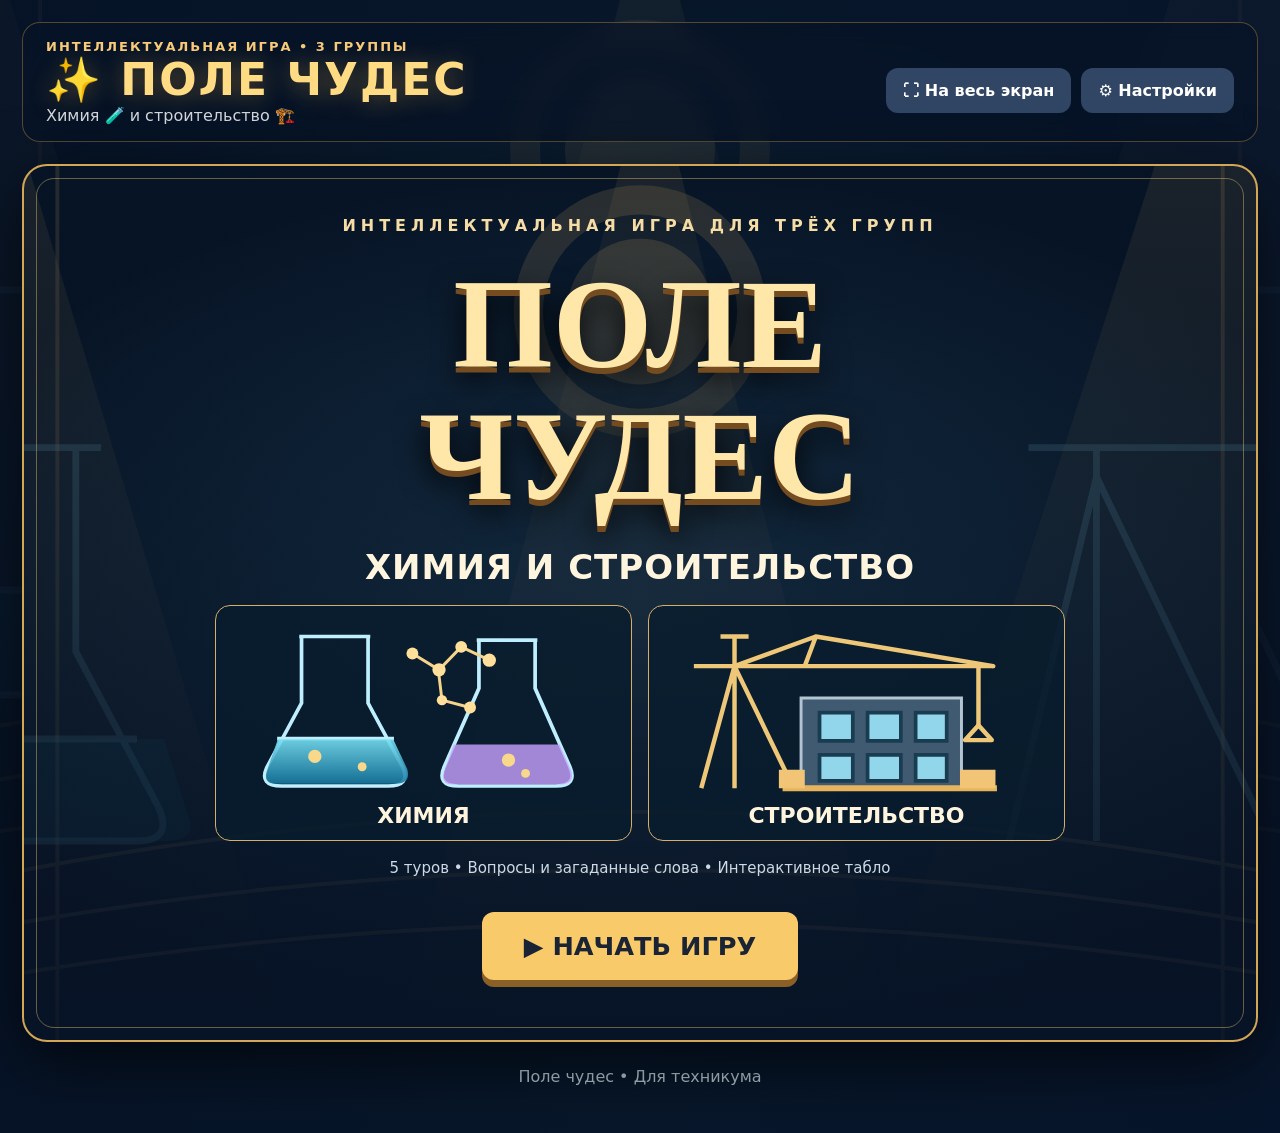
==== index.html @ bfd547b4 "Add files via upload" ====
<!doctype html><html lang="ru"><head><meta charset="utf-8"><meta name="viewport" content="width=device-width,initial-scale=1"><title>Поле чудес — Химия и строительство</title><style>
*{box-sizing:border-box}body{margin:0;font-family:system-ui,Arial;color:#f4f7ff;background:radial-gradient(circle at 15% 10%,#1a496c,transparent 40%),radial-gradient(circle at 85% 85%,#48365c,transparent 40%),#0a1428;min-height:100vh}button,input,textarea{font:inherit}button{border:0;border-radius:12px;background:#f9ca69;color:#1a2435;font-weight:800;padding:13px 17px;cursor:pointer}button:disabled{opacity:.4;cursor:default}.secondary{background:#314665;color:white}.danger{background:#a54a59;color:white}.wrap{max-width:1220px;margin:auto;padding:22px}header{display:flex;align-items:center;justify-content:space-between;flex-wrap:wrap;gap:12px}h1{font-size:clamp(26px,4vw,44px);margin:0;color:#ffe4a7}.muted{color:#b6c8e5}.panel{margin-top:22px;background:#152744eb;border:1px solid #486487;border-radius:22px;padding:clamp(16px,3vw,30px);box-shadow:0 20px 60px #0005}.tag{font-size:13px;letter-spacing:2px;color:#f6cc78;font-weight:900;text-transform:uppercase}.decor{text-align:center;font-size:35px;margin:10px}.question{border-radius:18px;background:#213b5f;border:1px solid #607da3;padding:24px;text-align:center;font-weight:750;font-size:clamp(21px,3vw,33px);min-height:120px;display:grid;place-items:center}.tiles{display:flex;flex-wrap:wrap;justify-content:center;gap:5px;margin:25px 0}.tile{width:clamp(29px,4.5vw,55px);height:clamp(44px,6vw,70px);display:grid;place-items:center;border:2px solid #7599c5;border-radius:8px;background:#2c456a;font-size:clamp(19px,3vw,34px);font-weight:900}.tile.open{background:#168a70;border-color:#7bf3c5}.tile.space{background:none;border:none;width:17px}.letters{display:flex;flex-wrap:wrap;justify-content:center;gap:7px;max-width:930px;margin:20px auto}.letters button{width:clamp(38px,5vw,52px);height:49px;padding:0;background:#e5eefa}.letters button.correct{background:#2da17e;color:white}.letters button.wrong{background:#a5475d;color:white}.status{text-align:center;min-height:33px;font-size:21px;font-weight:800}.good{color:#83f5c8}.bad{color:#ff9cae}.controls{display:flex;flex-wrap:wrap;justify-content:center;gap:10px;margin-top:16px}.hidden{display:none!important}.edit{border:1px solid #4c688e;border-radius:16px;padding:17px;margin:14px 0;background:#203756}.edit h3{margin:0 0 12px}label{display:block;margin:12px 0 6px}input,textarea{width:100%;background:#0d1c34;border:1px solid #6580a6;border-radius:10px;padding:12px;color:white}textarea{min-height:78px}footer{text-align:center;color:#9aafd0;margin:25px}#victory{text-align:center;font-size:clamp(30px,5vw,60px);color:#ffe08b}@media(max-width:600px){.wrap{padding:12px}.panel{margin-top:12px}.tiles{gap:3px}.tile{border-width:1px}.letters{gap:5px}.letters button{height:43px}}

/* Studio redesign */
body{background:linear-gradient(90deg,#061327d9,#07182ba8 48%,#07152cdb),url('studio.svg') center/cover fixed,#081427;color:#fff5df}
.wrap{max-width:1450px}header{background:#071326bd;border:1px solid #b78a4770;border-radius:18px;padding:16px 23px;backdrop-filter:blur(10px)}h1{color:#ffdb83;letter-spacing:2px;text-shadow:0 2px 25px #e5a94066}.tag{color:#f9cb79}.panel{background:linear-gradient(145deg,#0b1d32f2,#142d43e8);border:2px solid #b68b4b;box-shadow:0 25px 90px #0009,inset 0 0 65px #c8a05d13}.question{background:linear-gradient(120deg,#152e42,#254653);border:2px solid #d1a95d;box-shadow:inset 0 0 30px #0005;font-size:clamp(23px,3vw,39px);min-height:140px}.tile{background:linear-gradient(135deg,#1d3546,#071723);border:2px solid #e6bc6a;box-shadow:inset 0 0 12px #000a,0 3px 0 #78582d;border-radius:4px}.tile.open{background:linear-gradient(#fbe6ad,#d4a04e);border-color:#fff4cb;color:#19232c;animation:reveal .4s ease both}@keyframes reveal{from{transform:rotateY(90deg)}to{transform:rotateY(0)}}.letters button{background:linear-gradient(#fff0c9,#e3bf78);color:#1a2733;border:1px solid #ffedc3;box-shadow:0 4px 0 #82643b}.letters button.correct{background:#2d9779;color:white;box-shadow:none}.letters button.wrong{background:#a54a59;color:white;box-shadow:none}button:not(:disabled):hover{filter:brightness(1.13);transform:translateY(-1px)}button{transition:.15s}button:focus-visible{outline:3px solid white;outline-offset:3px}.decor{font-size:25px}.hero{position:relative;overflow:hidden;text-align:center;padding:50px 30px 60px;min-height:70vh;display:flex;flex-direction:column;align-items:center;justify-content:center;background:linear-gradient(#07132666,#071326dd),url('studio.svg') center/cover;border:2px solid #d4a756;border-radius:25px;box-shadow:0 20px 70px #000a;margin-top:22px}.hero:before{content:'';position:absolute;inset:12px;border:1px solid #e7bf7670;border-radius:18px;pointer-events:none}.hero>*{position:relative}.hero h2{font-family:Georgia,serif;font-size:clamp(55px,10vw,138px);line-height:1.03;margin:24px 0;color:#ffe7aa;text-shadow:0 6px 0 #754c20,0 12px 30px #000}.hero .hero-sub{font-size:clamp(20px,3vw,34px);font-weight:800;letter-spacing:1px}.hero .hero-top{letter-spacing:5px;color:#f6dca5;font-weight:800}.hero button{font-size:clamp(18px,2vw,27px);padding:19px 42px;margin-top:35px;box-shadow:0 7px 0 #8b6026}.hero-visuals{display:grid;grid-template-columns:1fr 1fr;gap:16px;width:min(850px,100%);margin:18px auto}.hero-visuals div{background:#081d2dc9;border:1px solid #d5ae6e;border-radius:15px;padding:12px;font-size:clamp(15px,2vw,22px);font-weight:800}.hero-visuals img{width:100%;height:clamp(100px,17vw,185px);object-fit:contain;display:block}.hero-caption{color:#cdd9e5;font-size:15px}.edit{background:#102b40;border-color:#b68b4b}.muted{color:#d4d8dc}footer{color:#b7c6cf}#victory{font-family:Georgia,serif;text-shadow:0 3px 20px #d4a44d}
@media(max-width:600px){.hero{min-height:70vh;padding:35px 15px}.hero-visuals{gap:7px}.hero-visuals div{padding:8px}.hero h2{font-size:52px}.hero .hero-top{letter-spacing:2px}.wrap{padding:10px}}
</style></head><body><div class="wrap"><header><div><div class="tag">Интеллектуальная игра • 3 группы</div><h1>✨ ПОЛЕ ЧУДЕС</h1><div class="muted">Химия 🧪 и строительство 🏗️</div></div><div class="controls"><button class="secondary" id="fullscreen">⛶ На весь экран</button><button class="secondary" id="settings">⚙ Настройки</button></div></header><section class="hero" id="intro"><div class="hero-top">ИНТЕЛЛЕКТУАЛЬНАЯ ИГРА ДЛЯ ТРЁХ ГРУПП</div><h2>ПОЛЕ<br>ЧУДЕС</h2><div class="hero-sub">ХИМИЯ И СТРОИТЕЛЬСТВО</div><div class="hero-visuals"><div><img src="chemistry.svg" alt="Химическая лаборатория с колбами и молекулами">ХИМИЯ</div><div><img src="construction.svg" alt="Строительная площадка с краном и зданием">СТРОИТЕЛЬСТВО</div></div><div class="hero-caption">5 туров • Вопросы и загаданные слова • Интерактивное табло</div><button id="start">▶ НАЧАТЬ ИГРУ</button></section><section class="panel hidden" id="game"><div class="decor">⚗️ 🧬 🏗️ 🧱 🔬</div><p class="tag" id="counter" style="text-align:center"></p><div class="question" id="question"></div><div class="tiles" id="tiles"></div><div class="status" id="status" aria-live="polite"></div><div class="letters" id="letters"></div><div class="controls"><button class="secondary" id="reset">↻ Повторить тур</button><button class="hidden" id="next">Следующий тур →</button></div></section><section class="panel hidden" id="finish"><div id="victory">🏆 ПОЗДРАВЛЯЕМ! 🏆</div><h2 style="text-align:center">Все туры пройдены!</h2><div class="decor">🎉 ✨ 🎊</div><div class="controls"><button id="restart">Играть сначала</button></div></section><section class="panel hidden" id="editor"><h2>⚙ Редактор вопросов</h2><p class="muted">Здесь можно менять вопросы и ответы, добавлять и удалять туры. Ответы сохраняются в браузере этого ноутбука.</p><div id="editList"></div><div class="controls"><button class="secondary" id="add">+ Добавить тур</button><button id="save">💾 Сохранить и играть</button><button class="secondary" id="cancel">Отмена</button></div><p class="muted">Совет: на проекторе откройте игру на весь экран. Настройки не синхронизируются между устройствами.</p></section><footer>Поле чудес • Для техникума</footer></div><script>
const initial=[{q:'Как называется прибор для измерения температуры?',a:'ТЕРМОМЕТР'},{q:'Как называется строительный материал, получаемый обжигом глины?',a:'КИРПИЧ'},{q:'Как называется химическая посуда для проведения опытов?',a:'КОЛБА'},{q:'Как называется инструмент для проверки горизонтальности поверхности?',a:'УРОВЕНЬ'},{q:'Как называется вещество, ускоряющее химическую реакцию?',a:'КАТАЛИЗАТОР'}];const $=id=>document.getElementById(id),alphabet=[...'АБВГДЕЁЖЗИЙКЛМНОПРСТУФХЦЧШЩЪЫЬЭЮЯ'];let rounds;try{const x=JSON.parse(localStorage.getItem('pole-chudes-v1'));rounds=Array.isArray(x)&&x.length&&x.every(r=>r.q&&r.a)?x:initial}catch{rounds=initial}let index=0,guessed=new Set(),editing=[];const clean=s=>String(s).toUpperCase().replace(/[^А-ЯЁ ]/g,'').trim().replace(/\s+/g,' ');const complete=()=>[...rounds[index].a].every(c=>c===' '||guessed.has(c));function show(view){['intro','game','finish','editor'].forEach(id=>$(id).classList.toggle('hidden',id!==view))}function render(){const r=rounds[index];$('counter').textContent='ТУР '+(index+1)+' ИЗ '+rounds.length;$('question').textContent=r.q;$('tiles').replaceChildren();for(const c of r.a){const d=document.createElement('div');d.className='tile'+(c===' '?' space':guessed.has(c)?' open':'');d.textContent=c===' '?'':guessed.has(c)?c:'';$('tiles').append(d)}$('letters').replaceChildren();for(const c of alphabet){const b=document.createElement('button');b.textContent=c;b.disabled=guessed.has(c)||complete();if(guessed.has(c))b.className=r.a.includes(c)?'correct':'wrong';b.onclick=()=>guess(c);$('letters').append(b)}$('next').classList.toggle('hidden',!complete());$('next').textContent=index===rounds.length-1?'Завершить игру 🏆':'Следующий тур →';if(complete()){message('🎉 Правильно! Слово отгадано!','good')}}function message(s,type=''){ $('status').textContent=s;$('status').className='status '+type}function guess(c){if(guessed.has(c)||complete())return;guessed.add(c);const ok=rounds[index].a.includes(c);render();if(!complete())message(ok?'✓ Верно! Буква '+c+' открыта':'✕ Неверно! Буквы '+c+' нет в слове',ok?'good':'bad')}function reset(){guessed=new Set();message('Выберите букву');render()}$('start').onclick=()=>{reset();show('game')};$('reset').onclick=reset;$('next').onclick=()=>{if(!complete())return;if(index===rounds.length-1)show('finish');else{index++;reset()}};$('restart').onclick=()=>{index=0;reset();show('game')};$('fullscreen').onclick=()=>{if(!document.fullscreenElement)document.documentElement.requestFullscreen?.();else document.exitFullscreen?.()};function editRender(){const root=$('editList');root.replaceChildren();editing.forEach((r,i)=>{const box=document.createElement('div');box.className='edit';const h=document.createElement('h3');h.textContent='Тур '+(i+1);box.append(h);for(const [key,label] of [['q','Вопрос'],['a','Ответ (русскими буквами)']]){const l=document.createElement('label');l.textContent=label;const field=document.createElement(key==='q'?'textarea':'input');field.value=r[key];field.oninput=()=>editing[i][key]=field.value;box.append(l,field)}const del=document.createElement('button');del.className='danger';del.textContent='Удалить тур';del.onclick=()=>{if(editing.length===1){alert('Нужен хотя бы один тур');return}editing.splice(i,1);editRender()};box.append(del);root.append(box)})}$('settings').onclick=()=>{editing=rounds.map(r=>({...r}));editRender();show('editor')};$('cancel').onclick=()=>show('game');$('add').onclick=()=>{editing.push({q:'Новый вопрос',a:'ОТВЕТ'});editRender()};$('save').onclick=()=>{const next=editing.map(r=>({q:r.q.trim(),a:clean(r.a)}));if(next.some(r=>!r.q||!r.a)){alert('Заполните вопросы и ответы русскими буквами');return}rounds=next;try{localStorage.setItem('pole-chudes-v1',JSON.stringify(rounds))}catch{alert('Не удалось сохранить в браузере')}index=0;reset();show('intro')};reset();show('intro');
</script></body></html>
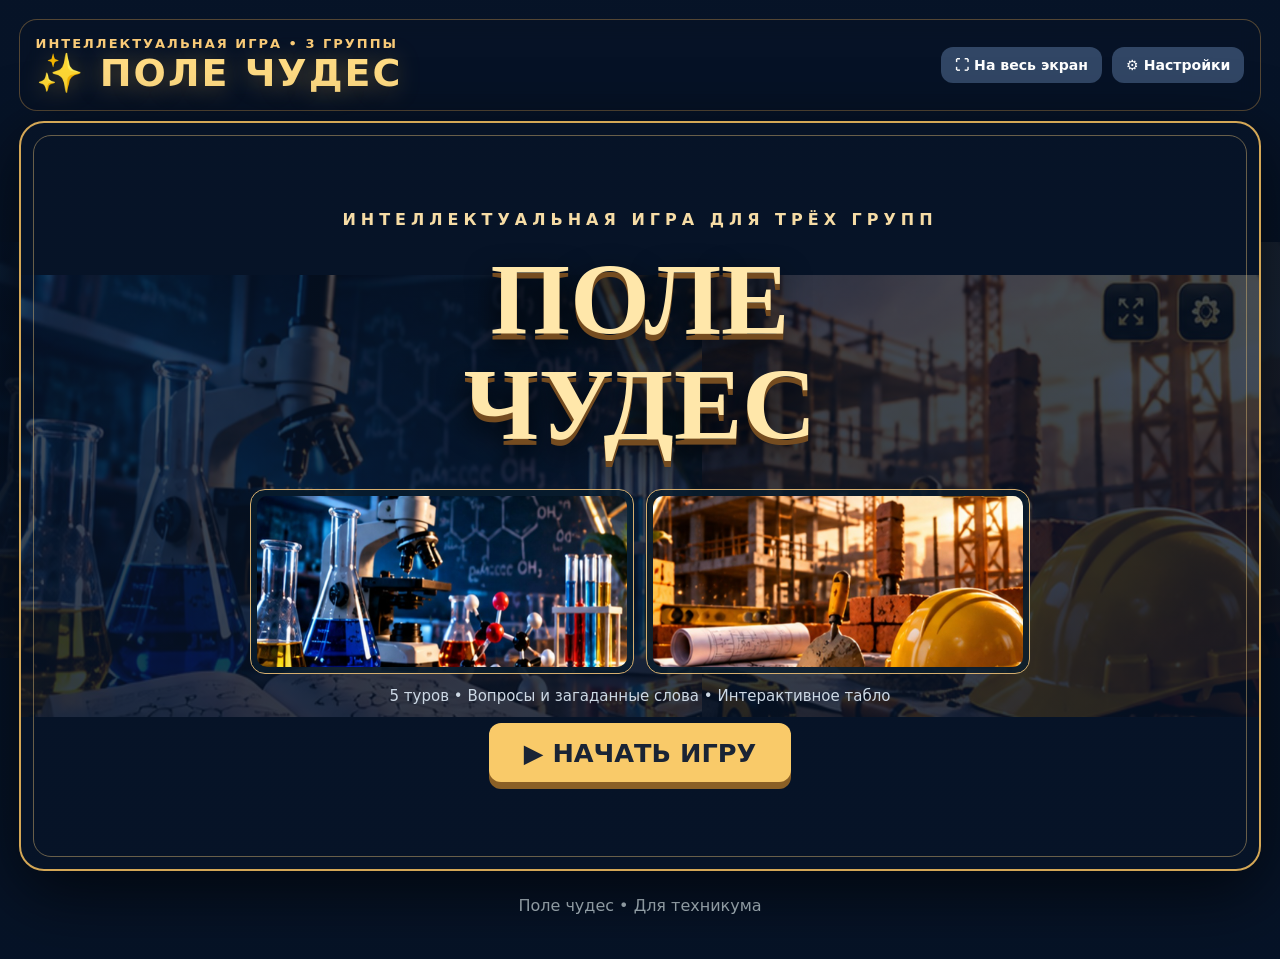
==== commit 51a9f04e: "Add files via upload" ====
--- a/index.html
+++ b/index.html
@@ -1,10 +1,31 @@
-<!doctype html><html lang="ru"><head><meta charset="utf-8"><meta name="viewport" content="width=device-width,initial-scale=1"><title>Поле чудес — Химия и строительство</title><style>
+<!doctype html><html lang="ru"><head><meta charset="utf-8"><meta name="viewport" content="width=device-width,initial-scale=1"><title>Поле чудес</title><style>
 *{box-sizing:border-box}body{margin:0;font-family:system-ui,Arial;color:#f4f7ff;background:radial-gradient(circle at 15% 10%,#1a496c,transparent 40%),radial-gradient(circle at 85% 85%,#48365c,transparent 40%),#0a1428;min-height:100vh}button,input,textarea{font:inherit}button{border:0;border-radius:12px;background:#f9ca69;color:#1a2435;font-weight:800;padding:13px 17px;cursor:pointer}button:disabled{opacity:.4;cursor:default}.secondary{background:#314665;color:white}.danger{background:#a54a59;color:white}.wrap{max-width:1220px;margin:auto;padding:22px}header{display:flex;align-items:center;justify-content:space-between;flex-wrap:wrap;gap:12px}h1{font-size:clamp(26px,4vw,44px);margin:0;color:#ffe4a7}.muted{color:#b6c8e5}.panel{margin-top:22px;background:#152744eb;border:1px solid #486487;border-radius:22px;padding:clamp(16px,3vw,30px);box-shadow:0 20px 60px #0005}.tag{font-size:13px;letter-spacing:2px;color:#f6cc78;font-weight:900;text-transform:uppercase}.decor{text-align:center;font-size:35px;margin:10px}.question{border-radius:18px;background:#213b5f;border:1px solid #607da3;padding:24px;text-align:center;font-weight:750;font-size:clamp(21px,3vw,33px);min-height:120px;display:grid;place-items:center}.tiles{display:flex;flex-wrap:wrap;justify-content:center;gap:5px;margin:25px 0}.tile{width:clamp(29px,4.5vw,55px);height:clamp(44px,6vw,70px);display:grid;place-items:center;border:2px solid #7599c5;border-radius:8px;background:#2c456a;font-size:clamp(19px,3vw,34px);font-weight:900}.tile.open{background:#168a70;border-color:#7bf3c5}.tile.space{background:none;border:none;width:17px}.letters{display:flex;flex-wrap:wrap;justify-content:center;gap:7px;max-width:930px;margin:20px auto}.letters button{width:clamp(38px,5vw,52px);height:49px;padding:0;background:#e5eefa}.letters button.correct{background:#2da17e;color:white}.letters button.wrong{background:#a5475d;color:white}.status{text-align:center;min-height:33px;font-size:21px;font-weight:800}.good{color:#83f5c8}.bad{color:#ff9cae}.controls{display:flex;flex-wrap:wrap;justify-content:center;gap:10px;margin-top:16px}.hidden{display:none!important}.edit{border:1px solid #4c688e;border-radius:16px;padding:17px;margin:14px 0;background:#203756}.edit h3{margin:0 0 12px}label{display:block;margin:12px 0 6px}input,textarea{width:100%;background:#0d1c34;border:1px solid #6580a6;border-radius:10px;padding:12px;color:white}textarea{min-height:78px}footer{text-align:center;color:#9aafd0;margin:25px}#victory{text-align:center;font-size:clamp(30px,5vw,60px);color:#ffe08b}@media(max-width:600px){.wrap{padding:12px}.panel{margin-top:12px}.tiles{gap:3px}.tile{border-width:1px}.letters{gap:5px}.letters button{height:43px}}
 
 /* Studio redesign */
 body{background:linear-gradient(90deg,#061327d9,#07182ba8 48%,#07152cdb),url('studio.svg') center/cover fixed,#081427;color:#fff5df}
 .wrap{max-width:1450px}header{background:#071326bd;border:1px solid #b78a4770;border-radius:18px;padding:16px 23px;backdrop-filter:blur(10px)}h1{color:#ffdb83;letter-spacing:2px;text-shadow:0 2px 25px #e5a94066}.tag{color:#f9cb79}.panel{background:linear-gradient(145deg,#0b1d32f2,#142d43e8);border:2px solid #b68b4b;box-shadow:0 25px 90px #0009,inset 0 0 65px #c8a05d13}.question{background:linear-gradient(120deg,#152e42,#254653);border:2px solid #d1a95d;box-shadow:inset 0 0 30px #0005;font-size:clamp(23px,3vw,39px);min-height:140px}.tile{background:linear-gradient(135deg,#1d3546,#071723);border:2px solid #e6bc6a;box-shadow:inset 0 0 12px #000a,0 3px 0 #78582d;border-radius:4px}.tile.open{background:linear-gradient(#fbe6ad,#d4a04e);border-color:#fff4cb;color:#19232c;animation:reveal .4s ease both}@keyframes reveal{from{transform:rotateY(90deg)}to{transform:rotateY(0)}}.letters button{background:linear-gradient(#fff0c9,#e3bf78);color:#1a2733;border:1px solid #ffedc3;box-shadow:0 4px 0 #82643b}.letters button.correct{background:#2d9779;color:white;box-shadow:none}.letters button.wrong{background:#a54a59;color:white;box-shadow:none}button:not(:disabled):hover{filter:brightness(1.13);transform:translateY(-1px)}button{transition:.15s}button:focus-visible{outline:3px solid white;outline-offset:3px}.decor{font-size:25px}.hero{position:relative;overflow:hidden;text-align:center;padding:50px 30px 60px;min-height:70vh;display:flex;flex-direction:column;align-items:center;justify-content:center;background:linear-gradient(#07132666,#071326dd),url('studio.svg') center/cover;border:2px solid #d4a756;border-radius:25px;box-shadow:0 20px 70px #000a;margin-top:22px}.hero:before{content:'';position:absolute;inset:12px;border:1px solid #e7bf7670;border-radius:18px;pointer-events:none}.hero>*{position:relative}.hero h2{font-family:Georgia,serif;font-size:clamp(55px,10vw,138px);line-height:1.03;margin:24px 0;color:#ffe7aa;text-shadow:0 6px 0 #754c20,0 12px 30px #000}.hero .hero-sub{font-size:clamp(20px,3vw,34px);font-weight:800;letter-spacing:1px}.hero .hero-top{letter-spacing:5px;color:#f6dca5;font-weight:800}.hero button{font-size:clamp(18px,2vw,27px);padding:19px 42px;margin-top:35px;box-shadow:0 7px 0 #8b6026}.hero-visuals{display:grid;grid-template-columns:1fr 1fr;gap:16px;width:min(850px,100%);margin:18px auto}.hero-visuals div{background:#081d2dc9;border:1px solid #d5ae6e;border-radius:15px;padding:12px;font-size:clamp(15px,2vw,22px);font-weight:800}.hero-visuals img{width:100%;height:clamp(100px,17vw,185px);object-fit:contain;display:block}.hero-caption{color:#cdd9e5;font-size:15px}.edit{background:#102b40;border-color:#b68b4b}.muted{color:#d4d8dc}footer{color:#b7c6cf}#victory{font-family:Georgia,serif;text-shadow:0 3px 20px #d4a44d}
 @media(max-width:600px){.hero{min-height:70vh;padding:35px 15px}.hero-visuals{gap:7px}.hero-visuals div{padding:8px}.hero h2{font-size:52px}.hero .hero-top{letter-spacing:2px}.wrap{padding:10px}}
-</style></head><body><div class="wrap"><header><div><div class="tag">Интеллектуальная игра • 3 группы</div><h1>✨ ПОЛЕ ЧУДЕС</h1><div class="muted">Химия 🧪 и строительство 🏗️</div></div><div class="controls"><button class="secondary" id="fullscreen">⛶ На весь экран</button><button class="secondary" id="settings">⚙ Настройки</button></div></header><section class="hero" id="intro"><div class="hero-top">ИНТЕЛЛЕКТУАЛЬНАЯ ИГРА ДЛЯ ТРЁХ ГРУПП</div><h2>ПОЛЕ<br>ЧУДЕС</h2><div class="hero-sub">ХИМИЯ И СТРОИТЕЛЬСТВО</div><div class="hero-visuals"><div><img src="chemistry.svg" alt="Химическая лаборатория с колбами и молекулами">ХИМИЯ</div><div><img src="construction.svg" alt="Строительная площадка с краном и зданием">СТРОИТЕЛЬСТВО</div></div><div class="hero-caption">5 туров • Вопросы и загаданные слова • Интерактивное табло</div><button id="start">▶ НАЧАТЬ ИГРУ</button></section><section class="panel hidden" id="game"><div class="decor">⚗️ 🧬 🏗️ 🧱 🔬</div><p class="tag" id="counter" style="text-align:center"></p><div class="question" id="question"></div><div class="tiles" id="tiles"></div><div class="status" id="status" aria-live="polite"></div><div class="letters" id="letters"></div><div class="controls"><button class="secondary" id="reset">↻ Повторить тур</button><button class="hidden" id="next">Следующий тур →</button></div></section><section class="panel hidden" id="finish"><div id="victory">🏆 ПОЗДРАВЛЯЕМ! 🏆</div><h2 style="text-align:center">Все туры пройдены!</h2><div class="decor">🎉 ✨ 🎊</div><div class="controls"><button id="restart">Играть сначала</button></div></section><section class="panel hidden" id="editor"><h2>⚙ Редактор вопросов</h2><p class="muted">Здесь можно менять вопросы и ответы, добавлять и удалять туры. Ответы сохраняются в браузере этого ноутбука.</p><div id="editList"></div><div class="controls"><button class="secondary" id="add">+ Добавить тур</button><button id="save">💾 Сохранить и играть</button><button class="secondary" id="cancel">Отмена</button></div><p class="muted">Совет: на проекторе откройте игру на весь экран. Настройки не синхронизируются между устройствами.</p></section><footer>Поле чудес • Для техникума</footer></div><script>
+
+/* Version 3: laptop, projector, tablet and narrow-window responsive layout */
+body{background:linear-gradient(90deg,#061327ed,#061327d8 50%,#061327ed),url('laboratory.jpg') left center/50% auto fixed no-repeat,url('building.jpg') right center/50% auto fixed no-repeat,#081427}
+.wrap{width:min(100%,1600px);padding:clamp(8px,1.5vw,20px)}
+header{padding:clamp(9px,1.2vw,17px);gap:8px}header h1{font-size:clamp(22px,3vw,38px)}header .controls{margin:0}header button{padding:10px 14px;font-size:clamp(12px,1.1vw,16px)}
+.hero{min-height:min(750px,calc(100dvh - 125px));padding:clamp(15px,3vh,34px);margin-top:10px;background:linear-gradient(#061327b8,#061327d9),url('laboratory.jpg') left center/55% auto no-repeat,url('building.jpg') right center/55% auto no-repeat,#081427}
+.hero h2{font-size:clamp(46px,8vw,110px);margin:clamp(8px,2vh,22px) 0}
+.hero-visuals{width:min(780px,90%);gap:clamp(7px,1vw,18px);margin:clamp(6px,1.5vh,18px) auto}
+.hero-visuals div{padding:6px;overflow:hidden}.hero-visuals img{height:clamp(95px,19vh,195px);object-fit:cover;border-radius:10px}
+.hero button{margin-top:clamp(10px,2vh,25px);padding:clamp(12px,1.6vh,19px) 35px}
+.panel{margin-top:10px;padding:clamp(10px,1.7vw,24px)}
+.game-photos{display:flex;justify-content:space-between;gap:12px;height:clamp(60px,12vh,125px);margin-bottom:8px}.game-photos img{width:49%;height:100%;object-fit:cover;border-radius:12px;border:1px solid #d5ae6e}
+.question{min-height:clamp(65px,12vh,125px);padding:clamp(10px,2vh,22px);font-size:clamp(18px,2.6vw,34px)}
+.tiles{margin:clamp(12px,2vh,24px) 0;gap:clamp(2px,.4vw,6px)}
+.tile{width:clamp(24px,3.8vw,56px);height:clamp(35px,6vh,68px);font-size:clamp(17px,2.6vw,33px)}
+.letters{max-width:1050px;gap:clamp(3px,.55vw,8px);margin:clamp(10px,1.5vh,18px) auto}.letters button{width:clamp(32px,3.5vw,50px);height:clamp(36px,5.6vh,49px);font-size:clamp(14px,1.4vw,19px)}
+.status{min-height:28px;font-size:clamp(15px,1.7vw,21px)}.controls{margin-top:10px}
+@media(max-height:750px) and (min-width:700px){.hero{min-height:calc(100dvh - 112px)}.hero-visuals img{height:13vh}.hero h2{font-size:min(9vh,80px)}.hero .hero-top{font-size:12px}.game-photos{height:65px}.question{min-height:60px}.tiles{margin:10px 0}.tile{height:40px}.letters{margin:10px auto}.letters button{height:34px}.panel{padding:12px}}
+@media(max-width:850px){.wrap{padding:8px}header{border-radius:12px}.hero{min-height:calc(100dvh - 125px)}.hero h2{font-size:clamp(45px,9vw,75px)}.game-photos{height:75px}.letters button{width:clamp(32px,5vw,44px)}}
+@media(max-width:520px){header .tag{font-size:10px}header .controls{width:100%;justify-content:flex-start}.hero{min-height:calc(100dvh - 165px)}.hero-visuals{width:100%}.hero-visuals img{height:100px}.hero h2{font-size:clamp(45px,13vw,70px)}.hero .hero-top{font-size:11px}.hero-caption{font-size:12px}.game-photos{height:65px}.tile{width:clamp(23px,6vw,36px);height:39px;font-size:19px}.letters button{width:35px;height:38px}.question{font-size:19px}.panel{padding:10px}.controls button{padding:11px}}
+@media(prefers-reduced-motion:reduce){*,*:before,*:after{animation:none!important;transition:none!important}}
+</style></head><body><div class="wrap"><header><div><div class="tag">Интеллектуальная игра • 3 группы</div><h1>✨ ПОЛЕ ЧУДЕС</h1></div><div class="controls"><button class="secondary" id="fullscreen">⛶ На весь экран</button><button class="secondary" id="settings">⚙ Настройки</button></div></header><section class="hero" id="intro"><div class="hero-top">ИНТЕЛЛЕКТУАЛЬНАЯ ИГРА ДЛЯ ТРЁХ ГРУПП</div><h2>ПОЛЕ<br>ЧУДЕС</h2><div class="hero-visuals"><div><img src="laboratory.jpg" alt="Настоящее лабораторное оборудование, колбы и реактивы"></div><div><img src="building.jpg" alt="Строительная площадка, инструменты и защитная каска"></div></div><div class="hero-caption">5 туров • Вопросы и загаданные слова • Интерактивное табло</div><button id="start">▶ НАЧАТЬ ИГРУ</button></section><section class="panel hidden" id="game"><div class="game-photos"><img src="laboratory.jpg" alt="Лаборатория"><img src="building.jpg" alt="Стройплощадка"></div><p class="tag" id="counter" style="text-align:center"></p><div class="question" id="question"></div><div class="tiles" id="tiles"></div><div class="status" id="status" aria-live="polite"></div><div class="letters" id="letters"></div><div class="controls"><button class="secondary" id="reset">↻ Повторить тур</button><button class="hidden" id="next">Следующий тур →</button></div></section><section class="panel hidden" id="finish"><div id="victory">🏆 ПОЗДРАВЛЯЕМ! 🏆</div><h2 style="text-align:center">Все туры пройдены!</h2><div class="decor">🎉 ✨ 🎊</div><div class="controls"><button id="restart">Играть сначала</button></div></section><section class="panel hidden" id="editor"><h2>⚙ Редактор вопросов</h2><p class="muted">Здесь можно менять вопросы и ответы, добавлять и удалять туры. Ответы сохраняются в браузере этого ноутбука.</p><div id="editList"></div><div class="controls"><button class="secondary" id="add">+ Добавить тур</button><button id="save">💾 Сохранить и играть</button><button class="secondary" id="cancel">Отмена</button></div><p class="muted">Совет: на проекторе откройте игру на весь экран. Настройки не синхронизируются между устройствами.</p></section><footer>Поле чудес • Для техникума</footer></div><script>
 const initial=[{q:'Как называется прибор для измерения температуры?',a:'ТЕРМОМЕТР'},{q:'Как называется строительный материал, получаемый обжигом глины?',a:'КИРПИЧ'},{q:'Как называется химическая посуда для проведения опытов?',a:'КОЛБА'},{q:'Как называется инструмент для проверки горизонтальности поверхности?',a:'УРОВЕНЬ'},{q:'Как называется вещество, ускоряющее химическую реакцию?',a:'КАТАЛИЗАТОР'}];const $=id=>document.getElementById(id),alphabet=[...'АБВГДЕЁЖЗИЙКЛМНОПРСТУФХЦЧШЩЪЫЬЭЮЯ'];let rounds;try{const x=JSON.parse(localStorage.getItem('pole-chudes-v1'));rounds=Array.isArray(x)&&x.length&&x.every(r=>r.q&&r.a)?x:initial}catch{rounds=initial}let index=0,guessed=new Set(),editing=[];const clean=s=>String(s).toUpperCase().replace(/[^А-ЯЁ ]/g,'').trim().replace(/\s+/g,' ');const complete=()=>[...rounds[index].a].every(c=>c===' '||guessed.has(c));function show(view){['intro','game','finish','editor'].forEach(id=>$(id).classList.toggle('hidden',id!==view))}function render(){const r=rounds[index];$('counter').textContent='ТУР '+(index+1)+' ИЗ '+rounds.length;$('question').textContent=r.q;$('tiles').replaceChildren();for(const c of r.a){const d=document.createElement('div');d.className='tile'+(c===' '?' space':guessed.has(c)?' open':'');d.textContent=c===' '?'':guessed.has(c)?c:'';$('tiles').append(d)}$('letters').replaceChildren();for(const c of alphabet){const b=document.createElement('button');b.textContent=c;b.disabled=guessed.has(c)||complete();if(guessed.has(c))b.className=r.a.includes(c)?'correct':'wrong';b.onclick=()=>guess(c);$('letters').append(b)}$('next').classList.toggle('hidden',!complete());$('next').textContent=index===rounds.length-1?'Завершить игру 🏆':'Следующий тур →';if(complete()){message('🎉 Правильно! Слово отгадано!','good')}}function message(s,type=''){ $('status').textContent=s;$('status').className='status '+type}function guess(c){if(guessed.has(c)||complete())return;guessed.add(c);const ok=rounds[index].a.includes(c);render();if(!complete())message(ok?'✓ Верно! Буква '+c+' открыта':'✕ Неверно! Буквы '+c+' нет в слове',ok?'good':'bad')}function reset(){guessed=new Set();message('Выберите букву');render()}$('start').onclick=()=>{reset();show('game')};$('reset').onclick=reset;$('next').onclick=()=>{if(!complete())return;if(index===rounds.length-1)show('finish');else{index++;reset()}};$('restart').onclick=()=>{index=0;reset();show('game')};$('fullscreen').onclick=()=>{if(!document.fullscreenElement)document.documentElement.requestFullscreen?.();else document.exitFullscreen?.()};function editRender(){const root=$('editList');root.replaceChildren();editing.forEach((r,i)=>{const box=document.createElement('div');box.className='edit';const h=document.createElement('h3');h.textContent='Тур '+(i+1);box.append(h);for(const [key,label] of [['q','Вопрос'],['a','Ответ (русскими буквами)']]){const l=document.createElement('label');l.textContent=label;const field=document.createElement(key==='q'?'textarea':'input');field.value=r[key];field.oninput=()=>editing[i][key]=field.value;box.append(l,field)}const del=document.createElement('button');del.className='danger';del.textContent='Удалить тур';del.onclick=()=>{if(editing.length===1){alert('Нужен хотя бы один тур');return}editing.splice(i,1);editRender()};box.append(del);root.append(box)})}$('settings').onclick=()=>{editing=rounds.map(r=>({...r}));editRender();show('editor')};$('cancel').onclick=()=>show('game');$('add').onclick=()=>{editing.push({q:'Новый вопрос',a:'ОТВЕТ'});editRender()};$('save').onclick=()=>{const next=editing.map(r=>({q:r.q.trim(),a:clean(r.a)}));if(next.some(r=>!r.q||!r.a)){alert('Заполните вопросы и ответы русскими буквами');return}rounds=next;try{localStorage.setItem('pole-chudes-v1',JSON.stringify(rounds))}catch{alert('Не удалось сохранить в браузере')}index=0;reset();show('intro')};reset();show('intro');
 </script></body></html>
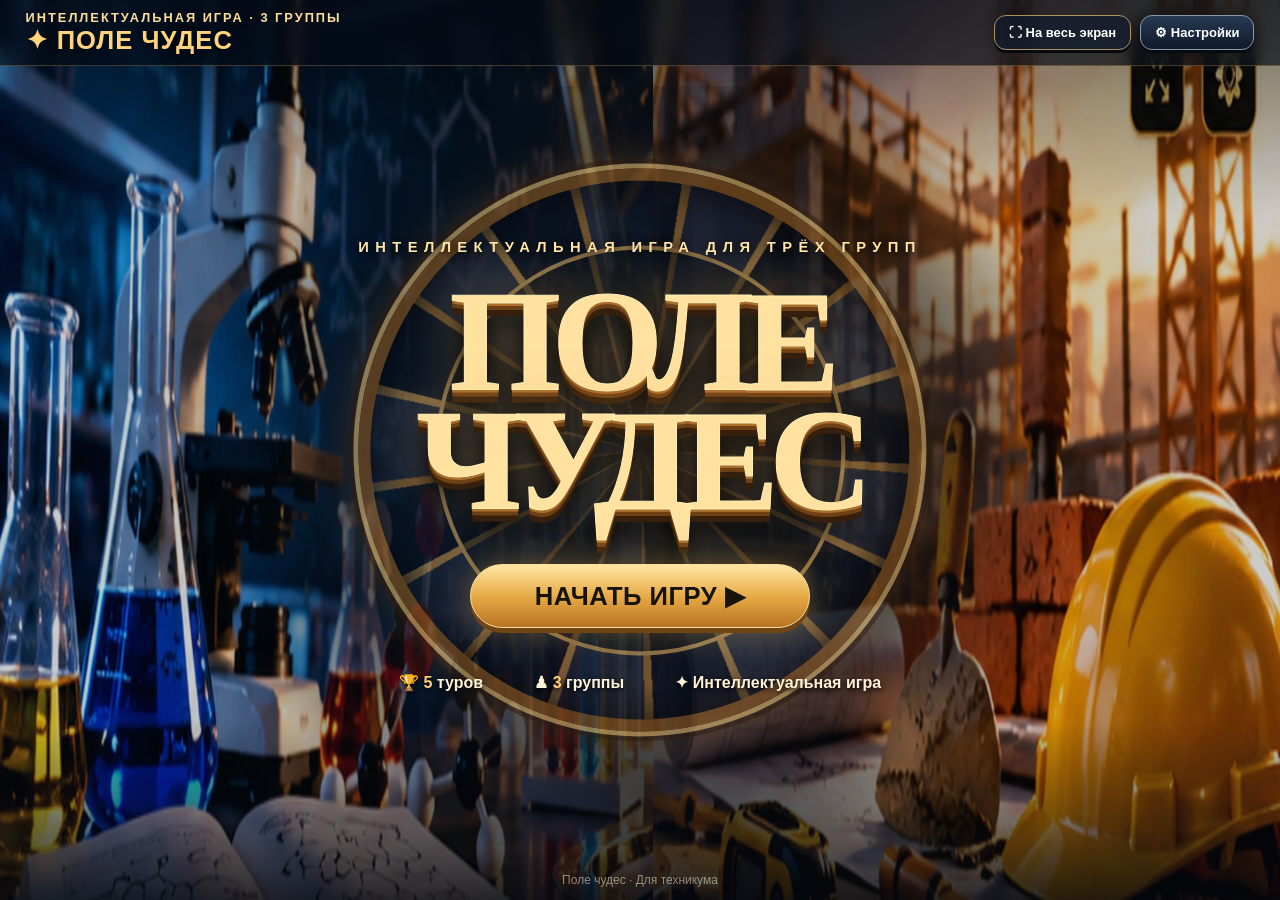
==== commit bd7284e2: "Add files via upload" ====
--- a/index.html
+++ b/index.html
@@ -1,31 +1,50 @@
-<!doctype html><html lang="ru"><head><meta charset="utf-8"><meta name="viewport" content="width=device-width,initial-scale=1"><title>Поле чудес</title><style>
-*{box-sizing:border-box}body{margin:0;font-family:system-ui,Arial;color:#f4f7ff;background:radial-gradient(circle at 15% 10%,#1a496c,transparent 40%),radial-gradient(circle at 85% 85%,#48365c,transparent 40%),#0a1428;min-height:100vh}button,input,textarea{font:inherit}button{border:0;border-radius:12px;background:#f9ca69;color:#1a2435;font-weight:800;padding:13px 17px;cursor:pointer}button:disabled{opacity:.4;cursor:default}.secondary{background:#314665;color:white}.danger{background:#a54a59;color:white}.wrap{max-width:1220px;margin:auto;padding:22px}header{display:flex;align-items:center;justify-content:space-between;flex-wrap:wrap;gap:12px}h1{font-size:clamp(26px,4vw,44px);margin:0;color:#ffe4a7}.muted{color:#b6c8e5}.panel{margin-top:22px;background:#152744eb;border:1px solid #486487;border-radius:22px;padding:clamp(16px,3vw,30px);box-shadow:0 20px 60px #0005}.tag{font-size:13px;letter-spacing:2px;color:#f6cc78;font-weight:900;text-transform:uppercase}.decor{text-align:center;font-size:35px;margin:10px}.question{border-radius:18px;background:#213b5f;border:1px solid #607da3;padding:24px;text-align:center;font-weight:750;font-size:clamp(21px,3vw,33px);min-height:120px;display:grid;place-items:center}.tiles{display:flex;flex-wrap:wrap;justify-content:center;gap:5px;margin:25px 0}.tile{width:clamp(29px,4.5vw,55px);height:clamp(44px,6vw,70px);display:grid;place-items:center;border:2px solid #7599c5;border-radius:8px;background:#2c456a;font-size:clamp(19px,3vw,34px);font-weight:900}.tile.open{background:#168a70;border-color:#7bf3c5}.tile.space{background:none;border:none;width:17px}.letters{display:flex;flex-wrap:wrap;justify-content:center;gap:7px;max-width:930px;margin:20px auto}.letters button{width:clamp(38px,5vw,52px);height:49px;padding:0;background:#e5eefa}.letters button.correct{background:#2da17e;color:white}.letters button.wrong{background:#a5475d;color:white}.status{text-align:center;min-height:33px;font-size:21px;font-weight:800}.good{color:#83f5c8}.bad{color:#ff9cae}.controls{display:flex;flex-wrap:wrap;justify-content:center;gap:10px;margin-top:16px}.hidden{display:none!important}.edit{border:1px solid #4c688e;border-radius:16px;padding:17px;margin:14px 0;background:#203756}.edit h3{margin:0 0 12px}label{display:block;margin:12px 0 6px}input,textarea{width:100%;background:#0d1c34;border:1px solid #6580a6;border-radius:10px;padding:12px;color:white}textarea{min-height:78px}footer{text-align:center;color:#9aafd0;margin:25px}#victory{text-align:center;font-size:clamp(30px,5vw,60px);color:#ffe08b}@media(max-width:600px){.wrap{padding:12px}.panel{margin-top:12px}.tiles{gap:3px}.tile{border-width:1px}.letters{gap:5px}.letters button{height:43px}}
-
-/* Studio redesign */
-body{background:linear-gradient(90deg,#061327d9,#07182ba8 48%,#07152cdb),url('studio.svg') center/cover fixed,#081427;color:#fff5df}
-.wrap{max-width:1450px}header{background:#071326bd;border:1px solid #b78a4770;border-radius:18px;padding:16px 23px;backdrop-filter:blur(10px)}h1{color:#ffdb83;letter-spacing:2px;text-shadow:0 2px 25px #e5a94066}.tag{color:#f9cb79}.panel{background:linear-gradient(145deg,#0b1d32f2,#142d43e8);border:2px solid #b68b4b;box-shadow:0 25px 90px #0009,inset 0 0 65px #c8a05d13}.question{background:linear-gradient(120deg,#152e42,#254653);border:2px solid #d1a95d;box-shadow:inset 0 0 30px #0005;font-size:clamp(23px,3vw,39px);min-height:140px}.tile{background:linear-gradient(135deg,#1d3546,#071723);border:2px solid #e6bc6a;box-shadow:inset 0 0 12px #000a,0 3px 0 #78582d;border-radius:4px}.tile.open{background:linear-gradient(#fbe6ad,#d4a04e);border-color:#fff4cb;color:#19232c;animation:reveal .4s ease both}@keyframes reveal{from{transform:rotateY(90deg)}to{transform:rotateY(0)}}.letters button{background:linear-gradient(#fff0c9,#e3bf78);color:#1a2733;border:1px solid #ffedc3;box-shadow:0 4px 0 #82643b}.letters button.correct{background:#2d9779;color:white;box-shadow:none}.letters button.wrong{background:#a54a59;color:white;box-shadow:none}button:not(:disabled):hover{filter:brightness(1.13);transform:translateY(-1px)}button{transition:.15s}button:focus-visible{outline:3px solid white;outline-offset:3px}.decor{font-size:25px}.hero{position:relative;overflow:hidden;text-align:center;padding:50px 30px 60px;min-height:70vh;display:flex;flex-direction:column;align-items:center;justify-content:center;background:linear-gradient(#07132666,#071326dd),url('studio.svg') center/cover;border:2px solid #d4a756;border-radius:25px;box-shadow:0 20px 70px #000a;margin-top:22px}.hero:before{content:'';position:absolute;inset:12px;border:1px solid #e7bf7670;border-radius:18px;pointer-events:none}.hero>*{position:relative}.hero h2{font-family:Georgia,serif;font-size:clamp(55px,10vw,138px);line-height:1.03;margin:24px 0;color:#ffe7aa;text-shadow:0 6px 0 #754c20,0 12px 30px #000}.hero .hero-sub{font-size:clamp(20px,3vw,34px);font-weight:800;letter-spacing:1px}.hero .hero-top{letter-spacing:5px;color:#f6dca5;font-weight:800}.hero button{font-size:clamp(18px,2vw,27px);padding:19px 42px;margin-top:35px;box-shadow:0 7px 0 #8b6026}.hero-visuals{display:grid;grid-template-columns:1fr 1fr;gap:16px;width:min(850px,100%);margin:18px auto}.hero-visuals div{background:#081d2dc9;border:1px solid #d5ae6e;border-radius:15px;padding:12px;font-size:clamp(15px,2vw,22px);font-weight:800}.hero-visuals img{width:100%;height:clamp(100px,17vw,185px);object-fit:contain;display:block}.hero-caption{color:#cdd9e5;font-size:15px}.edit{background:#102b40;border-color:#b68b4b}.muted{color:#d4d8dc}footer{color:#b7c6cf}#victory{font-family:Georgia,serif;text-shadow:0 3px 20px #d4a44d}
-@media(max-width:600px){.hero{min-height:70vh;padding:35px 15px}.hero-visuals{gap:7px}.hero-visuals div{padding:8px}.hero h2{font-size:52px}.hero .hero-top{letter-spacing:2px}.wrap{padding:10px}}
-
-/* Version 3: laptop, projector, tablet and narrow-window responsive layout */
-body{background:linear-gradient(90deg,#061327ed,#061327d8 50%,#061327ed),url('laboratory.jpg') left center/50% auto fixed no-repeat,url('building.jpg') right center/50% auto fixed no-repeat,#081427}
-.wrap{width:min(100%,1600px);padding:clamp(8px,1.5vw,20px)}
-header{padding:clamp(9px,1.2vw,17px);gap:8px}header h1{font-size:clamp(22px,3vw,38px)}header .controls{margin:0}header button{padding:10px 14px;font-size:clamp(12px,1.1vw,16px)}
-.hero{min-height:min(750px,calc(100dvh - 125px));padding:clamp(15px,3vh,34px);margin-top:10px;background:linear-gradient(#061327b8,#061327d9),url('laboratory.jpg') left center/55% auto no-repeat,url('building.jpg') right center/55% auto no-repeat,#081427}
-.hero h2{font-size:clamp(46px,8vw,110px);margin:clamp(8px,2vh,22px) 0}
-.hero-visuals{width:min(780px,90%);gap:clamp(7px,1vw,18px);margin:clamp(6px,1.5vh,18px) auto}
-.hero-visuals div{padding:6px;overflow:hidden}.hero-visuals img{height:clamp(95px,19vh,195px);object-fit:cover;border-radius:10px}
-.hero button{margin-top:clamp(10px,2vh,25px);padding:clamp(12px,1.6vh,19px) 35px}
-.panel{margin-top:10px;padding:clamp(10px,1.7vw,24px)}
-.game-photos{display:flex;justify-content:space-between;gap:12px;height:clamp(60px,12vh,125px);margin-bottom:8px}.game-photos img{width:49%;height:100%;object-fit:cover;border-radius:12px;border:1px solid #d5ae6e}
-.question{min-height:clamp(65px,12vh,125px);padding:clamp(10px,2vh,22px);font-size:clamp(18px,2.6vw,34px)}
-.tiles{margin:clamp(12px,2vh,24px) 0;gap:clamp(2px,.4vw,6px)}
-.tile{width:clamp(24px,3.8vw,56px);height:clamp(35px,6vh,68px);font-size:clamp(17px,2.6vw,33px)}
-.letters{max-width:1050px;gap:clamp(3px,.55vw,8px);margin:clamp(10px,1.5vh,18px) auto}.letters button{width:clamp(32px,3.5vw,50px);height:clamp(36px,5.6vh,49px);font-size:clamp(14px,1.4vw,19px)}
-.status{min-height:28px;font-size:clamp(15px,1.7vw,21px)}.controls{margin-top:10px}
-@media(max-height:750px) and (min-width:700px){.hero{min-height:calc(100dvh - 112px)}.hero-visuals img{height:13vh}.hero h2{font-size:min(9vh,80px)}.hero .hero-top{font-size:12px}.game-photos{height:65px}.question{min-height:60px}.tiles{margin:10px 0}.tile{height:40px}.letters{margin:10px auto}.letters button{height:34px}.panel{padding:12px}}
-@media(max-width:850px){.wrap{padding:8px}header{border-radius:12px}.hero{min-height:calc(100dvh - 125px)}.hero h2{font-size:clamp(45px,9vw,75px)}.game-photos{height:75px}.letters button{width:clamp(32px,5vw,44px)}}
-@media(max-width:520px){header .tag{font-size:10px}header .controls{width:100%;justify-content:flex-start}.hero{min-height:calc(100dvh - 165px)}.hero-visuals{width:100%}.hero-visuals img{height:100px}.hero h2{font-size:clamp(45px,13vw,70px)}.hero .hero-top{font-size:11px}.hero-caption{font-size:12px}.game-photos{height:65px}.tile{width:clamp(23px,6vw,36px);height:39px;font-size:19px}.letters button{width:35px;height:38px}.question{font-size:19px}.panel{padding:10px}.controls button{padding:11px}}
+<!doctype html><html lang="ru"><head><meta charset="utf-8"><meta name="viewport" content="width=device-width,initial-scale=1"><meta name="theme-color" content="#080d16"><title>Поле чудес — Интеллектуальная игра</title><style>
+:root{--gold:#ffd47c;--gold2:#bc7929;--ink:#070d16;--line:#b88743;--white:#fff8e9}
+*{box-sizing:border-box}html{height:100%}body{margin:0;min-height:100%;color:var(--white);font-family:Inter,'Segoe UI',Arial,sans-serif;background:#080d16}
+button,input,textarea{font:inherit}button{cursor:pointer;border:1px solid #ffdf9c;background:linear-gradient(180deg,#ffe5a3 0%,#e6a945 52%,#b87323 100%);color:#17140e;border-radius:12px;padding:12px 22px;font-weight:850;box-shadow:0 4px 0 #69411c,0 10px 24px #0006;transition:filter .15s,transform .15s}
+button:hover:not(:disabled){filter:brightness(1.12);transform:translateY(-1px)}button:disabled{opacity:.45;cursor:default}button:focus-visible{outline:3px solid #fff;outline-offset:3px}
+button.secondary{background:linear-gradient(#263a52,#101a2a);color:#fff;border-color:#8a9aad;box-shadow:0 3px 0 #070b11}button.danger{background:#962e32;color:#fff}
+.hidden{display:none!important}.wrap{position:relative;min-height:100dvh;isolation:isolate;overflow:hidden;display:flex;flex-direction:column}
+.wrap:before{content:"";position:fixed;inset:0;z-index:-2;background:linear-gradient(90deg,#04132935 0%,#08131a45 35%,#090d1670 50%,#24130535 72%,#150d0c35 100%),url('laboratory.jpg') left center/51% 100% no-repeat,url('building.jpg') right center/51% 100% no-repeat,#07111b}
+.wrap:after{content:"";position:fixed;inset:0;z-index:-1;background:linear-gradient(0deg,#03070dcc,transparent 20%,transparent 76%,#03070d77);pointer-events:none}
+header{display:flex;align-items:center;justify-content:space-between;gap:12px;padding:10px clamp(15px,2vw,32px);position:relative;z-index:5;background:#050b16a8;border-bottom:1px solid #f4c77640;backdrop-filter:blur(8px)}
+header h1{font-size:clamp(19px,2vw,29px);margin:0;color:var(--gold);letter-spacing:1px;text-shadow:0 2px 15px #000}.tag{font-size:clamp(10px,1vw,13px);color:#ffdf99;letter-spacing:2px;font-weight:900}.header-actions{display:flex;gap:9px;align-items:center}.header-actions button{padding:9px 14px;font-size:13px}.header-actions button:first-child{background:#121c2dbb;color:#fff;border-color:#ad925f}
+main{width:100%;flex:1;display:flex;align-items:center;justify-content:center;padding:clamp(8px,1.2vh,18px) clamp(10px,2vw,32px)}
+.hero,.panel{width:min(100%,1480px);margin:auto;position:relative}
+.hero{min-height:min(760px,calc(100dvh - 120px));display:flex;flex-direction:column;align-items:center;justify-content:center;text-align:center;padding:30px 15px;overflow:hidden}
+.hero:before{content:"";position:absolute;inset:0;background:radial-gradient(ellipse 37% 55% at 50% 50%,#050b14ed 5%,#060b14a8 64%,transparent 100%);pointer-events:none}
+.hero>*{position:relative}.hero-top{font-weight:850;color:#ffe5a9;letter-spacing:clamp(2px,.5vw,7px);font-size:clamp(10px,1.15vw,15px);text-shadow:0 2px 8px #000}
+.hero h2{font-family:Georgia,'Times New Roman',serif;font-size:clamp(76px,11.2vw,176px);line-height:.83;letter-spacing:-.065em;margin:clamp(16px,3vh,30px) 0 clamp(28px,5vh,55px);color:#ffe1a0;-webkit-text-stroke:1px #fff0b8;text-shadow:0 3px 0 #a86e2c,0 7px 0 #704015,0 13px 0 #36200d,0 17px 24px #000,0 0 55px #ffb85285}
+.hero-wheel{position:absolute;width:clamp(300px,44vw,640px);aspect-ratio:1;left:50%;top:48%;transform:translate(-50%,-50%);border-radius:50%;border:12px solid #9c6325;box-shadow:0 0 0 5px #f8ce7a,0 0 0 10px #3d2718,0 0 50px #ffad4980,inset 0 0 50px #000;opacity:.55;background:repeating-conic-gradient(from -10deg,#0e192a 0deg 19deg,#c18b43 19deg 21deg,#27344c 21deg 40deg,#d6a55b 40deg 42deg)}
+.hero-wheel:after{content:"";position:absolute;inset:12%;border-radius:50%;background:#0a101c90;border:4px solid #e6b96e}
+.hero .start{font-size:clamp(17px,2vw,27px);padding:16px clamp(38px,5vw,76px);min-width:min(85vw,320px);border-radius:40px;text-transform:uppercase;letter-spacing:.5px;box-shadow:0 5px 0 #714416,0 0 35px #ffbf4c60}
+.hero-stats{display:flex;justify-content:center;gap:clamp(18px,4vw,60px);margin-top:clamp(24px,5vh,55px);font-size:clamp(12px,1.25vw,16px);color:#fff3d7;text-shadow:0 2px 5px #000;font-weight:750;flex-wrap:wrap}
+.hero-stats b{color:#ffd079}
+.panel{border:1px solid #c3934d;border-radius:22px;background:linear-gradient(120deg,#07111de6,#0b1520d7 55%,#11131ce6);box-shadow:0 15px 65px #000a,inset 0 0 70px #c5913714;padding:clamp(12px,1.7vw,28px)}
+.panel:before{content:"";position:absolute;inset:6px;border:1px solid #e1b56844;border-radius:16px;pointer-events:none}
+.game-top{display:flex;align-items:center;justify-content:center;gap:10px;margin-bottom:clamp(10px,2vh,22px);font-size:clamp(12px,1.2vw,17px);font-weight:900;letter-spacing:2px;color:#ffd889}
+.question{width:min(100%,980px);margin:auto;text-align:center;background:linear-gradient(#14253b,#080e19);border:1.5px solid #e3b76c;border-radius:19px;padding:clamp(16px,2.6vh,30px);font-size:clamp(19px,2.4vw,32px);font-weight:800;box-shadow:0 0 0 4px #090f17b0,0 10px 30px #0009;min-height:clamp(80px,13vh,140px);display:grid;place-items:center}
+.tiles{display:flex;flex-wrap:wrap;justify-content:center;gap:clamp(3px,.55vw,8px);margin:clamp(20px,4vh,40px) auto clamp(12px,2vh,22px);max-width:1100px}
+.tile{width:clamp(28px,4.2vw,60px);height:clamp(43px,7vh,72px);border:2px solid #d6a960;border-radius:6px;background:linear-gradient(155deg,#19273b,#050b14);box-shadow:inset 0 0 12px #000,0 3px 0 #6d471f;display:grid;place-items:center;font-size:clamp(20px,2.6vw,36px);font-weight:900;color:#fff4db}
+.tile.open{background:linear-gradient(#ffe9b5,#c68e37);color:#17171b;border-color:#fff0c4;animation:flip .35s ease}.tile.space{border:0;background:transparent;box-shadow:none;width:14px}@keyframes flip{from{transform:rotateY(90deg)}to{transform:rotateY(0)}}
+.status{font-weight:850;text-align:center;min-height:29px;font-size:clamp(15px,1.4vw,20px);text-shadow:0 2px 6px #000}.good{color:#7effb7}.bad{color:#ff8585}
+.letters{display:flex;justify-content:center;flex-wrap:wrap;gap:clamp(4px,.5vw,7px);max-width:1060px;margin:clamp(12px,2vh,24px) auto}
+.letters button{width:clamp(35px,3.5vw,51px);height:clamp(39px,5.7vh,53px);padding:0;border-radius:8px;background:linear-gradient(#f7f8fc,#b9c5d5);border:1px solid #fff;color:#121a29;font-size:clamp(15px,1.45vw,20px);box-shadow:0 3px 0 #5e6778}
+.letters button.correct{background:linear-gradient(#49d68c,#18834d);color:white;border-color:#9cf6bf;box-shadow:none;opacity:1}.letters button.wrong{background:linear-gradient(#f36c68,#a02e30);color:white;border-color:#ffb5b5;box-shadow:none;opacity:1}
+.controls{display:flex;justify-content:center;gap:12px;flex-wrap:wrap;margin-top:clamp(10px,1.8vh,22px)}.controls button{font-size:clamp(13px,1.1vw,16px)}
+#victory{text-align:center;font-size:clamp(36px,6vw,75px);font-family:Georgia,serif;color:#ffdf8e;text-shadow:0 5px 15px #000;margin:30px 0}
+#finish{text-align:center;padding:clamp(35px,8vh,100px) 20px}.trophy{font-size:clamp(65px,10vw,125px);filter:drop-shadow(0 0 22px #e8b352)}#finish h2{font-size:clamp(20px,3vw,35px)}
+#editor{max-height:calc(100dvh - 120px);overflow-y:auto;background:#091421f7}#editor h2{color:#ffdd92}.muted{color:#c8d0dc}.edit{border:1px solid #9e794b;border-radius:12px;padding:15px;margin:15px 0;background:#162437}.edit h3{margin:0 0 10px;color:#ffdb93}label{display:block;margin:10px 0 6px}input,textarea{width:100%;background:#0a1321;border:1px solid #687d98;color:#fff;padding:11px;border-radius:8px}textarea{min-height:65px}
+footer{text-align:center;padding:8px 12px 13px;font-size:12px;color:#d5c4a7a8}
+@media(max-height:780px) and (min-width:680px){.hero{min-height:calc(100dvh - 102px)}.hero h2{font-size:clamp(68px,10vh,112px);margin:14px 0 28px}.hero-stats{margin-top:25px}.game-top{margin-bottom:8px}.question{min-height:70px;padding:12px}.tiles{margin:15px auto 10px}.tile{height:43px}.letters{margin:10px auto}.letters button{height:36px}.panel{padding:13px}.controls{margin-top:8px}}
+@media(max-width:680px){header{padding:9px 10px}header h1{font-size:19px}.tag{font-size:9px}.header-actions button{padding:8px;font-size:11px}.header-actions{gap:5px}.hero h2{font-size:clamp(63px,15vw,95px)}.hero-wheel{width:85vw}.hero-stats{gap:13px}.question{font-size:clamp(18px,4vw,25px)}.tile{width:clamp(25px,6vw,39px);height:42px;font-size:21px}.letters button{width:clamp(31px,8vw,41px);height:40px}.panel{padding:13px 8px}}
 @media(prefers-reduced-motion:reduce){*,*:before,*:after{animation:none!important;transition:none!important}}
-</style></head><body><div class="wrap"><header><div><div class="tag">Интеллектуальная игра • 3 группы</div><h1>✨ ПОЛЕ ЧУДЕС</h1></div><div class="controls"><button class="secondary" id="fullscreen">⛶ На весь экран</button><button class="secondary" id="settings">⚙ Настройки</button></div></header><section class="hero" id="intro"><div class="hero-top">ИНТЕЛЛЕКТУАЛЬНАЯ ИГРА ДЛЯ ТРЁХ ГРУПП</div><h2>ПОЛЕ<br>ЧУДЕС</h2><div class="hero-visuals"><div><img src="laboratory.jpg" alt="Настоящее лабораторное оборудование, колбы и реактивы"></div><div><img src="building.jpg" alt="Строительная площадка, инструменты и защитная каска"></div></div><div class="hero-caption">5 туров • Вопросы и загаданные слова • Интерактивное табло</div><button id="start">▶ НАЧАТЬ ИГРУ</button></section><section class="panel hidden" id="game"><div class="game-photos"><img src="laboratory.jpg" alt="Лаборатория"><img src="building.jpg" alt="Стройплощадка"></div><p class="tag" id="counter" style="text-align:center"></p><div class="question" id="question"></div><div class="tiles" id="tiles"></div><div class="status" id="status" aria-live="polite"></div><div class="letters" id="letters"></div><div class="controls"><button class="secondary" id="reset">↻ Повторить тур</button><button class="hidden" id="next">Следующий тур →</button></div></section><section class="panel hidden" id="finish"><div id="victory">🏆 ПОЗДРАВЛЯЕМ! 🏆</div><h2 style="text-align:center">Все туры пройдены!</h2><div class="decor">🎉 ✨ 🎊</div><div class="controls"><button id="restart">Играть сначала</button></div></section><section class="panel hidden" id="editor"><h2>⚙ Редактор вопросов</h2><p class="muted">Здесь можно менять вопросы и ответы, добавлять и удалять туры. Ответы сохраняются в браузере этого ноутбука.</p><div id="editList"></div><div class="controls"><button class="secondary" id="add">+ Добавить тур</button><button id="save">💾 Сохранить и играть</button><button class="secondary" id="cancel">Отмена</button></div><p class="muted">Совет: на проекторе откройте игру на весь экран. Настройки не синхронизируются между устройствами.</p></section><footer>Поле чудес • Для техникума</footer></div><script>
-const initial=[{q:'Как называется прибор для измерения температуры?',a:'ТЕРМОМЕТР'},{q:'Как называется строительный материал, получаемый обжигом глины?',a:'КИРПИЧ'},{q:'Как называется химическая посуда для проведения опытов?',a:'КОЛБА'},{q:'Как называется инструмент для проверки горизонтальности поверхности?',a:'УРОВЕНЬ'},{q:'Как называется вещество, ускоряющее химическую реакцию?',a:'КАТАЛИЗАТОР'}];const $=id=>document.getElementById(id),alphabet=[...'АБВГДЕЁЖЗИЙКЛМНОПРСТУФХЦЧШЩЪЫЬЭЮЯ'];let rounds;try{const x=JSON.parse(localStorage.getItem('pole-chudes-v1'));rounds=Array.isArray(x)&&x.length&&x.every(r=>r.q&&r.a)?x:initial}catch{rounds=initial}let index=0,guessed=new Set(),editing=[];const clean=s=>String(s).toUpperCase().replace(/[^А-ЯЁ ]/g,'').trim().replace(/\s+/g,' ');const complete=()=>[...rounds[index].a].every(c=>c===' '||guessed.has(c));function show(view){['intro','game','finish','editor'].forEach(id=>$(id).classList.toggle('hidden',id!==view))}function render(){const r=rounds[index];$('counter').textContent='ТУР '+(index+1)+' ИЗ '+rounds.length;$('question').textContent=r.q;$('tiles').replaceChildren();for(const c of r.a){const d=document.createElement('div');d.className='tile'+(c===' '?' space':guessed.has(c)?' open':'');d.textContent=c===' '?'':guessed.has(c)?c:'';$('tiles').append(d)}$('letters').replaceChildren();for(const c of alphabet){const b=document.createElement('button');b.textContent=c;b.disabled=guessed.has(c)||complete();if(guessed.has(c))b.className=r.a.includes(c)?'correct':'wrong';b.onclick=()=>guess(c);$('letters').append(b)}$('next').classList.toggle('hidden',!complete());$('next').textContent=index===rounds.length-1?'Завершить игру 🏆':'Следующий тур →';if(complete()){message('🎉 Правильно! Слово отгадано!','good')}}function message(s,type=''){ $('status').textContent=s;$('status').className='status '+type}function guess(c){if(guessed.has(c)||complete())return;guessed.add(c);const ok=rounds[index].a.includes(c);render();if(!complete())message(ok?'✓ Верно! Буква '+c+' открыта':'✕ Неверно! Буквы '+c+' нет в слове',ok?'good':'bad')}function reset(){guessed=new Set();message('Выберите букву');render()}$('start').onclick=()=>{reset();show('game')};$('reset').onclick=reset;$('next').onclick=()=>{if(!complete())return;if(index===rounds.length-1)show('finish');else{index++;reset()}};$('restart').onclick=()=>{index=0;reset();show('game')};$('fullscreen').onclick=()=>{if(!document.fullscreenElement)document.documentElement.requestFullscreen?.();else document.exitFullscreen?.()};function editRender(){const root=$('editList');root.replaceChildren();editing.forEach((r,i)=>{const box=document.createElement('div');box.className='edit';const h=document.createElement('h3');h.textContent='Тур '+(i+1);box.append(h);for(const [key,label] of [['q','Вопрос'],['a','Ответ (русскими буквами)']]){const l=document.createElement('label');l.textContent=label;const field=document.createElement(key==='q'?'textarea':'input');field.value=r[key];field.oninput=()=>editing[i][key]=field.value;box.append(l,field)}const del=document.createElement('button');del.className='danger';del.textContent='Удалить тур';del.onclick=()=>{if(editing.length===1){alert('Нужен хотя бы один тур');return}editing.splice(i,1);editRender()};box.append(del);root.append(box)})}$('settings').onclick=()=>{editing=rounds.map(r=>({...r}));editRender();show('editor')};$('cancel').onclick=()=>show('game');$('add').onclick=()=>{editing.push({q:'Новый вопрос',a:'ОТВЕТ'});editRender()};$('save').onclick=()=>{const next=editing.map(r=>({q:r.q.trim(),a:clean(r.a)}));if(next.some(r=>!r.q||!r.a)){alert('Заполните вопросы и ответы русскими буквами');return}rounds=next;try{localStorage.setItem('pole-chudes-v1',JSON.stringify(rounds))}catch{alert('Не удалось сохранить в браузере')}index=0;reset();show('intro')};reset();show('intro');
-</script></body></html>
+</style></head>
+<body><div class="wrap"><header><div><div class="tag">ИНТЕЛЛЕКТУАЛЬНАЯ ИГРА · 3 ГРУППЫ</div><h1>✦ ПОЛЕ ЧУДЕС</h1></div><div class="header-actions"><button class="secondary" id="fullscreen">⛶ На весь экран</button><button class="secondary" id="settings">⚙ Настройки</button></div></header><main>
+<section class="hero" id="intro"><div class="hero-wheel" aria-hidden="true"></div><div class="hero-top">ИНТЕЛЛЕКТУАЛЬНАЯ ИГРА ДЛЯ ТРЁХ ГРУПП</div><h2>ПОЛЕ<br>ЧУДЕС</h2><button class="start" id="start">НАЧАТЬ ИГРУ ▶</button><div class="hero-stats"><span>🏆 <b>5</b> туров</span><span>♟ <b>3</b> группы</span><span>✦ Интеллектуальная игра</span></div></section>
+<section class="panel hidden" id="game"><div class="game-top"><span id="counter"></span></div><div class="question" id="question"></div><div class="tiles" id="tiles"></div><div class="status" id="status" aria-live="polite"></div><div class="letters" id="letters"></div><div class="controls"><button class="secondary" id="reset">↻ Повторить тур</button><button class="hidden" id="next">Следующий тур →</button></div></section>
+<section class="panel hidden" id="finish"><div class="trophy">🏆</div><div id="victory">ПОЗДРАВЛЯЕМ!</div><h2>Все туры пройдены!</h2><div class="controls"><button id="restart">↻ Играть сначала</button></div></section>
+<section class="panel hidden" id="editor"><h2>⚙ Редактор вопросов</h2><p class="muted">Изменяйте вопросы и ответы для каждого тура. Настройки сохраняются в браузере этого ноутбука.</p><div id="editList"></div><div class="controls"><button class="secondary" id="add">+ Добавить тур</button><button id="save">💾 Сохранить</button><button class="secondary" id="cancel">Отмена</button></div></section>
+</main><footer>Поле чудес · Для техникума</footer></div><script>
+const initial=[{q:'Как называется прибор для измерения температуры?',a:'ТЕРМОМЕТР'},{q:'Как называется строительный материал, получаемый обжигом глины?',a:'КИРПИЧ'},{q:'Как называется химическая посуда для проведения опытов?',a:'КОЛБА'},{q:'Как называется инструмент для проверки горизонтальности поверхности?',a:'УРОВЕНЬ'},{q:'Как называется вещество, ускоряющее химическую реакцию?',a:'КАТАЛИЗАТОР'}];const $=id=>document.getElementById(id),alphabet=[...'АБВГДЕЁЖЗИЙКЛМНОПРСТУФХЦЧШЩЪЫЬЭЮЯ'];let rounds;try{const x=JSON.parse(localStorage.getItem('pole-chudes-v1'));rounds=Array.isArray(x)&&x.length&&x.every(r=>r.q&&r.a)?x:initial}catch{rounds=initial}let index=0,guessed=new Set(),editing=[];const clean=s=>String(s).toUpperCase().replace(/[^А-ЯЁ ]/g,'').trim().replace(/\s+/g,' ');const complete=()=>[...rounds[index].a].every(c=>c===' '||guessed.has(c));function show(view){['intro','game','finish','editor'].forEach(id=>$(id).classList.toggle('hidden',id!==view));document.body.dataset.screen=view}function render(){const r=rounds[index];$('counter').textContent='ТУР '+(index+1)+' ИЗ '+rounds.length;$('question').textContent=r.q;$('tiles').replaceChildren();for(const c of r.a){const d=document.createElement('div');d.className='tile'+(c===' '?' space':guessed.has(c)?' open':'');d.textContent=c===' '?'':guessed.has(c)?c:'';$('tiles').append(d)}$('letters').replaceChildren();for(const c of alphabet){const b=document.createElement('button');b.textContent=c;b.disabled=guessed.has(c)||complete();if(guessed.has(c))b.className=r.a.includes(c)?'correct':'wrong';b.onclick=()=>guess(c);$('letters').append(b)}$('next').classList.toggle('hidden',!complete());$('next').textContent=index===rounds.length-1?'Завершить игру 🏆':'Следующий тур →';if(complete()){message('🎉 Правильно! Слово отгадано!','good')}}function message(s,type=''){ $('status').textContent=s;$('status').className='status '+type}function guess(c){if(guessed.has(c)||complete())return;guessed.add(c);const ok=rounds[index].a.includes(c);render();if(!complete())message(ok?'✓ Верно! Буква '+c+' открыта':'✕ Неверно! Буквы '+c+' нет в слове',ok?'good':'bad')}function reset(){guessed=new Set();message('Выберите букву');render()}$('start').onclick=()=>{reset();show('game')};$('reset').onclick=reset;$('next').onclick=()=>{if(!complete())return;if(index===rounds.length-1)show('finish');else{index++;reset()}};$('restart').onclick=()=>{index=0;reset();show('game')};$('fullscreen').onclick=()=>{if(!document.fullscreenElement)document.documentElement.requestFullscreen?.();else document.exitFullscreen?.()};function editRender(){const root=$('editList');root.replaceChildren();editing.forEach((r,i)=>{const box=document.createElement('div');box.className='edit';const h=document.createElement('h3');h.textContent='Тур '+(i+1);box.append(h);for(const [key,label] of [['q','Вопрос'],['a','Ответ (русскими буквами)']]){const l=document.createElement('label');l.textContent=label;const field=document.createElement(key==='q'?'textarea':'input');field.value=r[key];field.oninput=()=>editing[i][key]=field.value;box.append(l,field)}const del=document.createElement('button');del.className='danger';del.textContent='Удалить тур';del.onclick=()=>{if(editing.length===1){alert('Нужен хотя бы один тур');return}editing.splice(i,1);editRender()};box.append(del);root.append(box)})}$('settings').onclick=()=>{document.body.dataset.previousScreen=document.body.dataset.screen;editing=rounds.map(r=>({...r}));editRender();show('editor')};$('cancel').onclick=()=>show(document.body.dataset.previousScreen||'intro');$('add').onclick=()=>{editing.push({q:'Новый вопрос',a:'ОТВЕТ'});editRender()};$('save').onclick=()=>{const next=editing.map(r=>({q:r.q.trim(),a:clean(r.a)}));if(next.some(r=>!r.q||!r.a)){alert('Заполните вопросы и ответы русскими буквами');return}rounds=next;try{localStorage.setItem('pole-chudes-v1',JSON.stringify(rounds))}catch{alert('Не удалось сохранить в браузере')}index=0;reset();show('intro')};reset();show('intro');
+</script></body></html>
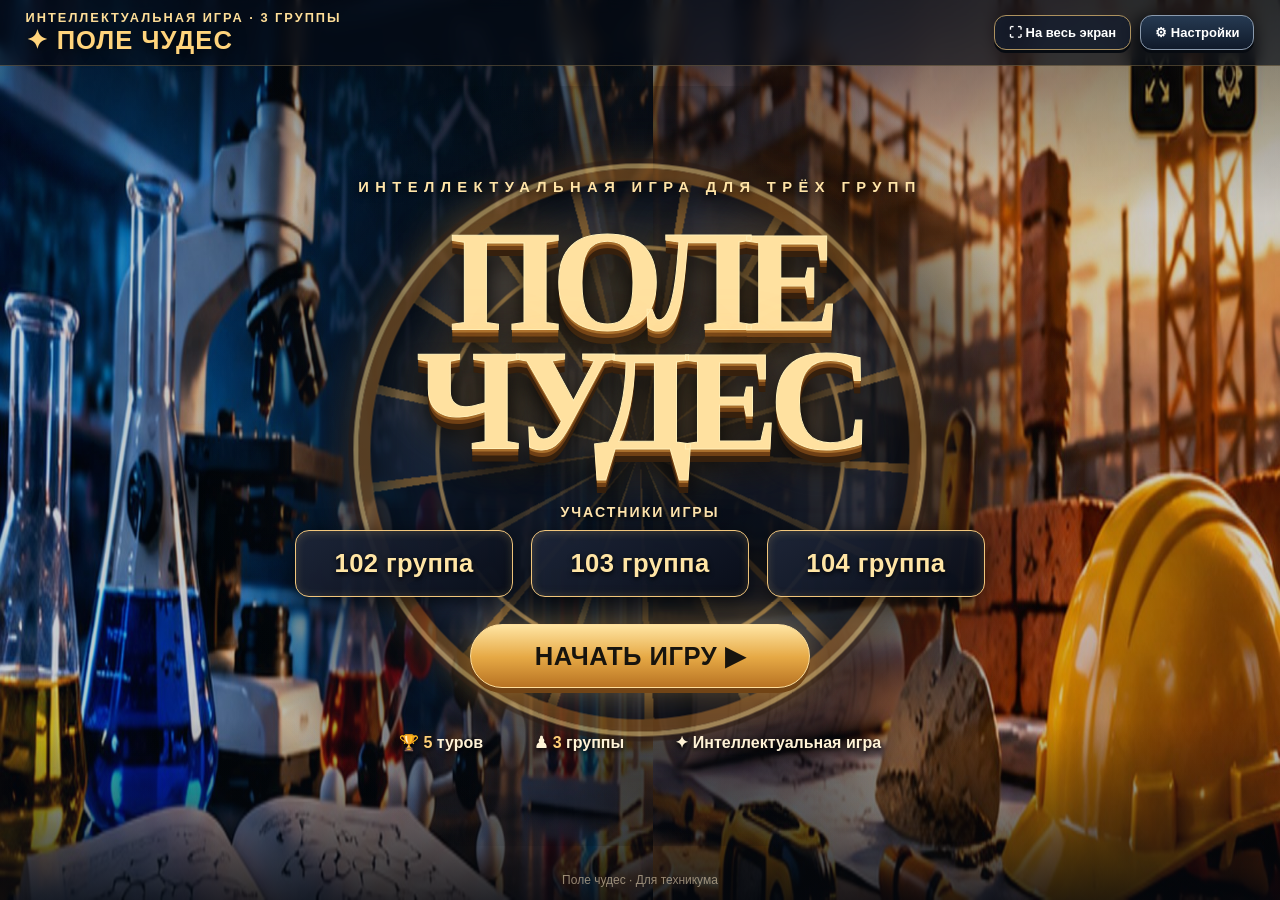
==== commit 828d872d: "Add files via upload" ====
--- a/index.html
+++ b/index.html
@@ -16,6 +16,13 @@
 .hero>*{position:relative}.hero-top{font-weight:850;color:#ffe5a9;letter-spacing:clamp(2px,.5vw,7px);font-size:clamp(10px,1.15vw,15px);text-shadow:0 2px 8px #000}
 .hero h2{font-family:Georgia,'Times New Roman',serif;font-size:clamp(76px,11.2vw,176px);line-height:.83;letter-spacing:-.065em;margin:clamp(16px,3vh,30px) 0 clamp(28px,5vh,55px);color:#ffe1a0;-webkit-text-stroke:1px #fff0b8;text-shadow:0 3px 0 #a86e2c,0 7px 0 #704015,0 13px 0 #36200d,0 17px 24px #000,0 0 55px #ffb85285}
 .hero-wheel{position:absolute;width:clamp(300px,44vw,640px);aspect-ratio:1;left:50%;top:48%;transform:translate(-50%,-50%);border-radius:50%;border:12px solid #9c6325;box-shadow:0 0 0 5px #f8ce7a,0 0 0 10px #3d2718,0 0 50px #ffad4980,inset 0 0 50px #000;opacity:.55;background:repeating-conic-gradient(from -10deg,#0e192a 0deg 19deg,#c18b43 19deg 21deg,#27344c 21deg 40deg,#d6a55b 40deg 42deg)}
+@keyframes wheelspin{from{transform:translate(-50%,-50%) rotate(0deg)}to{transform:translate(-50%,-50%) rotate(360deg)}}
+.hero-wheel{animation:wheelspin 24s linear infinite;will-change:transform}
+.hero-groups{display:flex;justify-content:center;flex-wrap:wrap;gap:clamp(8px,1.4vw,20px);margin:0 0 clamp(17px,3vh,32px);width:100%}
+.group-card{background:linear-gradient(145deg,#1e2639ef,#080d18ef);border:1px solid #f1c67c;border-radius:14px;padding:clamp(9px,1.5vw,18px) clamp(14px,3vw,45px);min-width:clamp(100px,15vw,190px);box-shadow:0 5px 22px #0009,inset 0 1px 10px #f9cc6830;color:#ffe5a5;font-size:clamp(15px,2vw,26px);font-weight:900;letter-spacing:.4px;text-shadow:0 2px 5px #000}
+.group-heading{position:relative;color:#ffe4ad;font-size:clamp(12px,1.1vw,16px);font-weight:800;letter-spacing:2px;margin-bottom:10px;text-shadow:0 2px 5px #000}
+.group-settings{padding:15px;border:1px solid #a9854e;border-radius:12px;background:#132238;margin:15px 0}.group-inputs{display:grid;grid-template-columns:repeat(3,minmax(0,1fr));gap:12px}.group-inputs label{font-size:14px;color:#ffe0a0}
+@media(max-width:480px){.group-inputs{grid-template-columns:1fr}.group-card{min-width:86px;padding:9px}.hero-groups{gap:6px}}
 .hero-wheel:after{content:"";position:absolute;inset:12%;border-radius:50%;background:#0a101c90;border:4px solid #e6b96e}
 .hero .start{font-size:clamp(17px,2vw,27px);padding:16px clamp(38px,5vw,76px);min-width:min(85vw,320px);border-radius:40px;text-transform:uppercase;letter-spacing:.5px;box-shadow:0 5px 0 #714416,0 0 35px #ffbf4c60}
 .hero-stats{display:flex;justify-content:center;gap:clamp(18px,4vw,60px);margin-top:clamp(24px,5vh,55px);font-size:clamp(12px,1.25vw,16px);color:#fff3d7;text-shadow:0 2px 5px #000;font-weight:750;flex-wrap:wrap}
@@ -41,10 +48,24 @@
 @media(prefers-reduced-motion:reduce){*,*:before,*:after{animation:none!important;transition:none!important}}
 </style></head>
 <body><div class="wrap"><header><div><div class="tag">ИНТЕЛЛЕКТУАЛЬНАЯ ИГРА · 3 ГРУППЫ</div><h1>✦ ПОЛЕ ЧУДЕС</h1></div><div class="header-actions"><button class="secondary" id="fullscreen">⛶ На весь экран</button><button class="secondary" id="settings">⚙ Настройки</button></div></header><main>
-<section class="hero" id="intro"><div class="hero-wheel" aria-hidden="true"></div><div class="hero-top">ИНТЕЛЛЕКТУАЛЬНАЯ ИГРА ДЛЯ ТРЁХ ГРУПП</div><h2>ПОЛЕ<br>ЧУДЕС</h2><button class="start" id="start">НАЧАТЬ ИГРУ ▶</button><div class="hero-stats"><span>🏆 <b>5</b> туров</span><span>♟ <b>3</b> группы</span><span>✦ Интеллектуальная игра</span></div></section>
+<section class="hero" id="intro"><div class="hero-wheel" aria-hidden="true"></div><div class="hero-top">ИНТЕЛЛЕКТУАЛЬНАЯ ИГРА ДЛЯ ТРЁХ ГРУПП</div><h2>ПОЛЕ<br>ЧУДЕС</h2><div class="group-heading">УЧАСТНИКИ ИГРЫ</div><div class="hero-groups" id="heroGroups"></div><button class="start" id="start">НАЧАТЬ ИГРУ ▶</button><div class="hero-stats"><span>🏆 <b>5</b> туров</span><span>♟ <b>3</b> группы</span><span>✦ Интеллектуальная игра</span></div></section>
 <section class="panel hidden" id="game"><div class="game-top"><span id="counter"></span></div><div class="question" id="question"></div><div class="tiles" id="tiles"></div><div class="status" id="status" aria-live="polite"></div><div class="letters" id="letters"></div><div class="controls"><button class="secondary" id="reset">↻ Повторить тур</button><button class="hidden" id="next">Следующий тур →</button></div></section>
 <section class="panel hidden" id="finish"><div class="trophy">🏆</div><div id="victory">ПОЗДРАВЛЯЕМ!</div><h2>Все туры пройдены!</h2><div class="controls"><button id="restart">↻ Играть сначала</button></div></section>
-<section class="panel hidden" id="editor"><h2>⚙ Редактор вопросов</h2><p class="muted">Изменяйте вопросы и ответы для каждого тура. Настройки сохраняются в браузере этого ноутбука.</p><div id="editList"></div><div class="controls"><button class="secondary" id="add">+ Добавить тур</button><button id="save">💾 Сохранить</button><button class="secondary" id="cancel">Отмена</button></div></section>
+<section class="panel hidden" id="editor"><h2>⚙ Редактор вопросов</h2><p class="muted">Изменяйте вопросы и ответы для каждого тура. Все настройки, группы, вопросы и ход игры автоматически сохраняются в браузере этого ноутбука. Для переноса на другой ноутбук используйте резервную копию.</p><div class="group-settings"><h3>Группы-участники</h3><p class="muted">Названия отображаются на титульном экране. Можно указать номера или названия групп.</p><div class="group-inputs" id="groupInputs"></div></div><div id="editList"></div><div class="group-settings"><h3>Резервная копия</h3><p class="muted">Скачайте настройки и результаты игры в файл JSON. Его можно загрузить на другом ноутбуке.</p><div class="controls"><button class="secondary" id="exportBackup">↓ Скачать настройки</button><button class="secondary" id="importBackup">↑ Загрузить настройки</button><input type="file" id="backupFile" accept=".json,application/json" hidden></div></div><div class="controls"><button class="secondary" id="add">+ Добавить тур</button><button id="save">💾 Сохранить</button><button class="secondary" id="cancel">Отмена</button></div></section>
 </main><footer>Поле чудес · Для техникума</footer></div><script>
-const initial=[{q:'Как называется прибор для измерения температуры?',a:'ТЕРМОМЕТР'},{q:'Как называется строительный материал, получаемый обжигом глины?',a:'КИРПИЧ'},{q:'Как называется химическая посуда для проведения опытов?',a:'КОЛБА'},{q:'Как называется инструмент для проверки горизонтальности поверхности?',a:'УРОВЕНЬ'},{q:'Как называется вещество, ускоряющее химическую реакцию?',a:'КАТАЛИЗАТОР'}];const $=id=>document.getElementById(id),alphabet=[...'АБВГДЕЁЖЗИЙКЛМНОПРСТУФХЦЧШЩЪЫЬЭЮЯ'];let rounds;try{const x=JSON.parse(localStorage.getItem('pole-chudes-v1'));rounds=Array.isArray(x)&&x.length&&x.every(r=>r.q&&r.a)?x:initial}catch{rounds=initial}let index=0,guessed=new Set(),editing=[];const clean=s=>String(s).toUpperCase().replace(/[^А-ЯЁ ]/g,'').trim().replace(/\s+/g,' ');const complete=()=>[...rounds[index].a].every(c=>c===' '||guessed.has(c));function show(view){['intro','game','finish','editor'].forEach(id=>$(id).classList.toggle('hidden',id!==view));document.body.dataset.screen=view}function render(){const r=rounds[index];$('counter').textContent='ТУР '+(index+1)+' ИЗ '+rounds.length;$('question').textContent=r.q;$('tiles').replaceChildren();for(const c of r.a){const d=document.createElement('div');d.className='tile'+(c===' '?' space':guessed.has(c)?' open':'');d.textContent=c===' '?'':guessed.has(c)?c:'';$('tiles').append(d)}$('letters').replaceChildren();for(const c of alphabet){const b=document.createElement('button');b.textContent=c;b.disabled=guessed.has(c)||complete();if(guessed.has(c))b.className=r.a.includes(c)?'correct':'wrong';b.onclick=()=>guess(c);$('letters').append(b)}$('next').classList.toggle('hidden',!complete());$('next').textContent=index===rounds.length-1?'Завершить игру 🏆':'Следующий тур →';if(complete()){message('🎉 Правильно! Слово отгадано!','good')}}function message(s,type=''){ $('status').textContent=s;$('status').className='status '+type}function guess(c){if(guessed.has(c)||complete())return;guessed.add(c);const ok=rounds[index].a.includes(c);render();if(!complete())message(ok?'✓ Верно! Буква '+c+' открыта':'✕ Неверно! Буквы '+c+' нет в слове',ok?'good':'bad')}function reset(){guessed=new Set();message('Выберите букву');render()}$('start').onclick=()=>{reset();show('game')};$('reset').onclick=reset;$('next').onclick=()=>{if(!complete())return;if(index===rounds.length-1)show('finish');else{index++;reset()}};$('restart').onclick=()=>{index=0;reset();show('game')};$('fullscreen').onclick=()=>{if(!document.fullscreenElement)document.documentElement.requestFullscreen?.();else document.exitFullscreen?.()};function editRender(){const root=$('editList');root.replaceChildren();editing.forEach((r,i)=>{const box=document.createElement('div');box.className='edit';const h=document.createElement('h3');h.textContent='Тур '+(i+1);box.append(h);for(const [key,label] of [['q','Вопрос'],['a','Ответ (русскими буквами)']]){const l=document.createElement('label');l.textContent=label;const field=document.createElement(key==='q'?'textarea':'input');field.value=r[key];field.oninput=()=>editing[i][key]=field.value;box.append(l,field)}const del=document.createElement('button');del.className='danger';del.textContent='Удалить тур';del.onclick=()=>{if(editing.length===1){alert('Нужен хотя бы один тур');return}editing.splice(i,1);editRender()};box.append(del);root.append(box)})}$('settings').onclick=()=>{document.body.dataset.previousScreen=document.body.dataset.screen;editing=rounds.map(r=>({...r}));editRender();show('editor')};$('cancel').onclick=()=>show(document.body.dataset.previousScreen||'intro');$('add').onclick=()=>{editing.push({q:'Новый вопрос',a:'ОТВЕТ'});editRender()};$('save').onclick=()=>{const next=editing.map(r=>({q:r.q.trim(),a:clean(r.a)}));if(next.some(r=>!r.q||!r.a)){alert('Заполните вопросы и ответы русскими буквами');return}rounds=next;try{localStorage.setItem('pole-chudes-v1',JSON.stringify(rounds))}catch{alert('Не удалось сохранить в браузере')}index=0;reset();show('intro')};reset();show('intro');
+const initial=[{q:'Как называется прибор для измерения температуры?',a:'ТЕРМОМЕТР'},{q:'Как называется строительный материал, получаемый обжигом глины?',a:'КИРПИЧ'},{q:'Как называется химическая посуда для проведения опытов?',a:'КОЛБА'},{q:'Как называется инструмент для проверки горизонтальности поверхности?',a:'УРОВЕНЬ'},{q:'Как называется вещество, ускоряющее химическую реакцию?',a:'КАТАЛИЗАТОР'}];const $=id=>document.getElementById(id),alphabet=[...'АБВГДЕЁЖЗИЙКЛМНОПРСТУФХЦЧШЩЪЫЬЭЮЯ'];let rounds;try{const x=JSON.parse(localStorage.getItem('pole-chudes-v1'));rounds=Array.isArray(x)&&x.length&&x.every(r=>r.q&&r.a)?x:initial}catch{rounds=initial}let index=0,guessed=new Set(),editing=[];
+const defaultGroups=['102','103','104'];let groups=defaultGroups.slice(),editingGroups=[];
+try{const stored=JSON.parse(localStorage.getItem('pole-chudes-groups-v1'));if(Array.isArray(stored)&&stored.length===3&&stored.every(v=>typeof v==='string'&&v.trim()))groups=stored.map(v=>v.slice(0,40))}catch{}
+function renderGroups(){const el=$('heroGroups');el.replaceChildren();groups.forEach(g=>{const card=document.createElement('div');card.className='group-card';card.textContent=/^\d+$/.test(g)?g+' группа':g;el.append(card)})}
+function renderGroupInputs(){const el=$('groupInputs');el.replaceChildren();editingGroups.forEach((g,i)=>{const wrap=document.createElement('div');const label=document.createElement('label');label.textContent='Группа '+(i+1);const input=document.createElement('input');input.value=g;input.maxLength=40;input.placeholder='Например, 102';input.oninput=()=>editingGroups[i]=input.value;wrap.append(label,input);el.append(wrap)})}
+const clean=s=>String(s).toUpperCase().replace(/[^А-ЯЁ ]/g,'').trim().replace(/\s+/g,' ');const complete=()=>[...rounds[index].a].every(c=>c===' '||guessed.has(c));function show(view){['intro','game','finish','editor'].forEach(id=>$(id).classList.toggle('hidden',id!==view));document.body.dataset.screen=view;if(view!=='editor')saveProgress()}function render(){const r=rounds[index];$('counter').textContent='ТУР '+(index+1)+' ИЗ '+rounds.length;$('question').textContent=r.q;$('tiles').replaceChildren();for(const c of r.a){const d=document.createElement('div');d.className='tile'+(c===' '?' space':guessed.has(c)?' open':'');d.textContent=c===' '?'':guessed.has(c)?c:'';$('tiles').append(d)}$('letters').replaceChildren();for(const c of alphabet){const b=document.createElement('button');b.textContent=c;b.disabled=guessed.has(c)||complete();if(guessed.has(c))b.className=r.a.includes(c)?'correct':'wrong';b.onclick=()=>guess(c);$('letters').append(b)}$('next').classList.toggle('hidden',!complete());$('next').textContent=index===rounds.length-1?'Завершить игру 🏆':'Следующий тур →';if(complete()){message('🎉 Правильно! Слово отгадано!','good')}}function message(s,type=''){ $('status').textContent=s;$('status').className='status '+type}function guess(c){if(guessed.has(c)||complete())return;guessed.add(c);saveProgress();const ok=rounds[index].a.includes(c);render();if(!complete())message(ok?'✓ Верно! Буква '+c+' открыта':'✕ Неверно! Буквы '+c+' нет в слове',ok?'good':'bad')}function reset(){guessed=new Set();message('Выберите букву');render();saveProgress()}$('start').onclick=()=>{reset();show('game')};$('reset').onclick=reset;$('next').onclick=()=>{if(!complete())return;if(index===rounds.length-1)show('finish');else{index++;reset()}};$('restart').onclick=()=>{index=0;reset();show('game')};$('fullscreen').onclick=()=>{if(!document.fullscreenElement)document.documentElement.requestFullscreen?.();else document.exitFullscreen?.()};function editRender(){const root=$('editList');root.replaceChildren();editing.forEach((r,i)=>{const box=document.createElement('div');box.className='edit';const h=document.createElement('h3');h.textContent='Тур '+(i+1);box.append(h);for(const [key,label] of [['q','Вопрос'],['a','Ответ (русскими буквами)']]){const l=document.createElement('label');l.textContent=label;const field=document.createElement(key==='q'?'textarea':'input');field.value=r[key];field.oninput=()=>editing[i][key]=field.value;box.append(l,field)}const del=document.createElement('button');del.className='danger';del.textContent='Удалить тур';del.onclick=()=>{if(editing.length===1){alert('Нужен хотя бы один тур');return}editing.splice(i,1);editRender()};box.append(del);root.append(box)})}$('settings').onclick=()=>{document.body.dataset.previousScreen=document.body.dataset.screen;editing=rounds.map(r=>({...r}));editingGroups=groups.slice();renderGroupInputs();editRender();show('editor')};$('cancel').onclick=()=>show(document.body.dataset.previousScreen||'intro');$('add').onclick=()=>{editing.push({q:'Новый вопрос',a:'ОТВЕТ'});editRender()};$('save').onclick=()=>{const next=editing.map(r=>({q:r.q.trim(),a:clean(r.a)}));if(next.some(r=>!r.q||!r.a)){alert('Заполните вопросы и ответы русскими буквами');return}if(editingGroups.some(v=>!v.trim())){alert('Укажите названия всех трёх групп');return}
+groups=editingGroups.map(v=>v.trim().slice(0,40));rounds=next;renderGroups();try{localStorage.setItem('pole-chudes-groups-v1',JSON.stringify(groups));localStorage.setItem('pole-chudes-v1',JSON.stringify(rounds))}catch{alert('Не удалось сохранить в браузере')}index=0;reset();show('intro')};
+const progressKey='pole-chudes-progress-v2';
+function saveProgress(){try{localStorage.setItem(progressKey,JSON.stringify({index,guessed:[...guessed],screen:document.body.dataset.screen||'intro'}))}catch(e){console.warn('Автосохранение недоступно',e)}}
+function restoreProgress(){try{const p=JSON.parse(localStorage.getItem(progressKey));if(!p)return;index=Math.max(0,Math.min(rounds.length-1,Number.isInteger(p.index)?p.index:0));guessed=new Set(Array.isArray(p.guessed)?p.guessed.filter(c=>alphabet.includes(c)):[])}catch(e){console.warn('Не удалось восстановить ход игры',e)}}
+function backupData(){return {format:'pole-chudes-backup',version:2,exportedAt:new Date().toISOString(),groups,rounds,progress:{index,guessed:[...guessed]}}}
+$('exportBackup').onclick=()=>{const blob=new Blob([JSON.stringify(backupData(),null,2)],{type:'application/json'});const url=URL.createObjectURL(blob);const a=document.createElement('a');a.href=url;a.download='pole-chudes-backup.json';document.body.append(a);a.click();a.remove();setTimeout(()=>URL.revokeObjectURL(url),1000)};
+$('importBackup').onclick=()=>$('backupFile').click();
+$('backupFile').onchange=async e=>{const file=e.target.files?.[0];if(!file)return;try{if(file.size>1000000)throw Error('Файл слишком большой');const b=JSON.parse(await file.text());if(b.format!=='pole-chudes-backup'||!Array.isArray(b.groups)||b.groups.length!==3||!b.groups.every(x=>typeof x==='string'&&x.trim())||!Array.isArray(b.rounds)||!b.rounds.length||b.rounds.length>100||!b.rounds.every(r=>typeof r.q==='string'&&r.q.trim()&&typeof r.a==='string'&&clean(r.a)))throw Error('Неверный формат резервной копии');if(!confirm('Заменить текущие вопросы, группы и ход игры данными из файла?'))return;groups=b.groups.map(x=>x.trim().slice(0,40));rounds=b.rounds.map(r=>({q:r.q.trim(),a:clean(r.a)}));index=Math.max(0,Math.min(rounds.length-1,Number.isInteger(b.progress?.index)?b.progress.index:0));guessed=new Set(Array.isArray(b.progress?.guessed)?b.progress.guessed.filter(c=>alphabet.includes(c)):[]);localStorage.setItem('pole-chudes-v1',JSON.stringify(rounds));localStorage.setItem('pole-chudes-groups-v1',JSON.stringify(groups));saveProgress();renderGroups();render();show('intro');alert('Настройки успешно восстановлены!')}catch(err){alert('Не удалось импортировать: '+err.message)}finally{e.target.value=''}};
+renderGroups();restoreProgress();render();show('intro');
 </script></body></html>
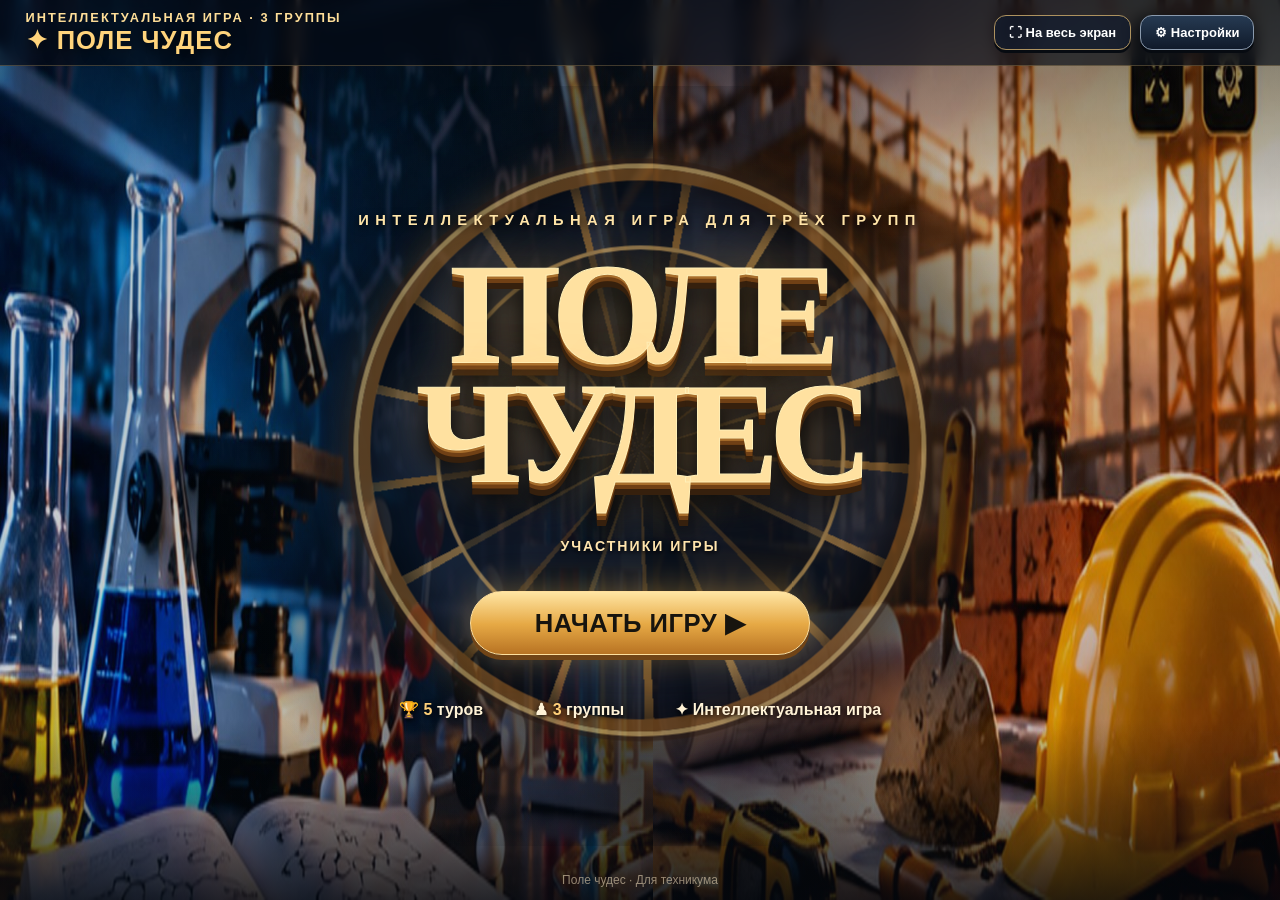
==== commit ecda7ee3: "Add files via upload" ====
--- a/index.html
+++ b/index.html
@@ -1,7 +1,7 @@
 <!doctype html><html lang="ru"><head><meta charset="utf-8"><meta name="viewport" content="width=device-width,initial-scale=1"><meta name="theme-color" content="#080d16"><title>Поле чудес — Интеллектуальная игра</title><style>
 :root{--gold:#ffd47c;--gold2:#bc7929;--ink:#070d16;--line:#b88743;--white:#fff8e9}
 *{box-sizing:border-box}html{height:100%}body{margin:0;min-height:100%;color:var(--white);font-family:Inter,'Segoe UI',Arial,sans-serif;background:#080d16}
-button,input,textarea{font:inherit}button{cursor:pointer;border:1px solid #ffdf9c;background:linear-gradient(180deg,#ffe5a3 0%,#e6a945 52%,#b87323 100%);color:#17140e;border-radius:12px;padding:12px 22px;font-weight:850;box-shadow:0 4px 0 #69411c,0 10px 24px #0006;transition:filter .15s,transform .15s}
+#dbError:empty{display:none}button,input,textarea{font:inherit}button{cursor:pointer;border:1px solid #ffdf9c;background:linear-gradient(180deg,#ffe5a3 0%,#e6a945 52%,#b87323 100%);color:#17140e;border-radius:12px;padding:12px 22px;font-weight:850;box-shadow:0 4px 0 #69411c,0 10px 24px #0006;transition:filter .15s,transform .15s}
 button:hover:not(:disabled){filter:brightness(1.12);transform:translateY(-1px)}button:disabled{opacity:.45;cursor:default}button:focus-visible{outline:3px solid #fff;outline-offset:3px}
 button.secondary{background:linear-gradient(#263a52,#101a2a);color:#fff;border-color:#8a9aad;box-shadow:0 3px 0 #070b11}button.danger{background:#962e32;color:#fff}
 .hidden{display:none!important}.wrap{position:relative;min-height:100dvh;isolation:isolate;overflow:hidden;display:flex;flex-direction:column}
@@ -47,25 +47,28 @@
 @media(max-width:680px){header{padding:9px 10px}header h1{font-size:19px}.tag{font-size:9px}.header-actions button{padding:8px;font-size:11px}.header-actions{gap:5px}.hero h2{font-size:clamp(63px,15vw,95px)}.hero-wheel{width:85vw}.hero-stats{gap:13px}.question{font-size:clamp(18px,4vw,25px)}.tile{width:clamp(25px,6vw,39px);height:42px;font-size:21px}.letters button{width:clamp(31px,8vw,41px);height:40px}.panel{padding:13px 8px}}
 @media(prefers-reduced-motion:reduce){*,*:before,*:after{animation:none!important;transition:none!important}}
 </style></head>
-<body><div class="wrap"><header><div><div class="tag">ИНТЕЛЛЕКТУАЛЬНАЯ ИГРА · 3 ГРУППЫ</div><h1>✦ ПОЛЕ ЧУДЕС</h1></div><div class="header-actions"><button class="secondary" id="fullscreen">⛶ На весь экран</button><button class="secondary" id="settings">⚙ Настройки</button></div></header><main>
+<body><div class="wrap"><header><div><div class="tag">ИНТЕЛЛЕКТУАЛЬНАЯ ИГРА · 3 ГРУППЫ</div><h1>✦ ПОЛЕ ЧУДЕС</h1></div><div class="header-actions"><button class="secondary" id="fullscreen">⛶ На весь экран</button><button class="secondary" id="settings">⚙ Настройки</button></div></header><div id="dbError" role="alert" style="text-align:center;color:#ffb3a7;background:#481c23;padding:7px;font-weight:700"></div><main>
 <section class="hero" id="intro"><div class="hero-wheel" aria-hidden="true"></div><div class="hero-top">ИНТЕЛЛЕКТУАЛЬНАЯ ИГРА ДЛЯ ТРЁХ ГРУПП</div><h2>ПОЛЕ<br>ЧУДЕС</h2><div class="group-heading">УЧАСТНИКИ ИГРЫ</div><div class="hero-groups" id="heroGroups"></div><button class="start" id="start">НАЧАТЬ ИГРУ ▶</button><div class="hero-stats"><span>🏆 <b>5</b> туров</span><span>♟ <b>3</b> группы</span><span>✦ Интеллектуальная игра</span></div></section>
 <section class="panel hidden" id="game"><div class="game-top"><span id="counter"></span></div><div class="question" id="question"></div><div class="tiles" id="tiles"></div><div class="status" id="status" aria-live="polite"></div><div class="letters" id="letters"></div><div class="controls"><button class="secondary" id="reset">↻ Повторить тур</button><button class="hidden" id="next">Следующий тур →</button></div></section>
 <section class="panel hidden" id="finish"><div class="trophy">🏆</div><div id="victory">ПОЗДРАВЛЯЕМ!</div><h2>Все туры пройдены!</h2><div class="controls"><button id="restart">↻ Играть сначала</button></div></section>
-<section class="panel hidden" id="editor"><h2>⚙ Редактор вопросов</h2><p class="muted">Изменяйте вопросы и ответы для каждого тура. Все настройки, группы, вопросы и ход игры автоматически сохраняются в браузере этого ноутбука. Для переноса на другой ноутбук используйте резервную копию.</p><div class="group-settings"><h3>Группы-участники</h3><p class="muted">Названия отображаются на титульном экране. Можно указать номера или названия групп.</p><div class="group-inputs" id="groupInputs"></div></div><div id="editList"></div><div class="group-settings"><h3>Резервная копия</h3><p class="muted">Скачайте настройки и результаты игры в файл JSON. Его можно загрузить на другом ноутбуке.</p><div class="controls"><button class="secondary" id="exportBackup">↓ Скачать настройки</button><button class="secondary" id="importBackup">↑ Загрузить настройки</button><input type="file" id="backupFile" accept=".json,application/json" hidden></div></div><div class="controls"><button class="secondary" id="add">+ Добавить тур</button><button id="save">💾 Сохранить</button><button class="secondary" id="cancel">Отмена</button></div></section>
+<section class="panel hidden" id="editor"><h2>⚙ Редактор вопросов</h2><p class="muted">Изменяйте вопросы и ответы для каждого тура. Все настройки, группы, вопросы и ход игры автоматически сохраняются в браузере этого ноутбука. Для переноса на другой ноутбук используйте резервную копию.</p><div class="group-settings"><h3>Группы-участники</h3><p class="muted">Названия отображаются на титульном экране. Можно указать номера или названия групп.</p><div class="group-inputs" id="groupInputs"></div></div><div id="editList"></div><div class="group-settings"><h3>Управление игрой</h3><p class="muted">Полный сброс возвращает игру на титульный экран и первый тур, закрывает все буквы. Вопросы, ответы, количество туров и названия групп останутся сохранёнными.</p><div class="controls"><button class="danger" id="fullReset">↻ Полностью сбросить игру</button></div></div><div class="group-settings"><h3>Резервная копия</h3><p class="muted">Скачайте настройки и результаты игры в файл JSON. Его можно загрузить на другом ноутбуке.</p><div class="controls"><button class="secondary" id="exportBackup">↓ Скачать настройки</button><button class="secondary" id="importBackup">↑ Загрузить настройки</button><input type="file" id="backupFile" accept=".json,application/json" hidden></div></div><div class="controls"><button class="secondary" id="add">+ Добавить тур</button><button id="save">💾 Сохранить</button><button class="secondary" id="cancel">Отмена</button></div></section>
 </main><footer>Поле чудес · Для техникума</footer></div><script>
-const initial=[{q:'Как называется прибор для измерения температуры?',a:'ТЕРМОМЕТР'},{q:'Как называется строительный материал, получаемый обжигом глины?',a:'КИРПИЧ'},{q:'Как называется химическая посуда для проведения опытов?',a:'КОЛБА'},{q:'Как называется инструмент для проверки горизонтальности поверхности?',a:'УРОВЕНЬ'},{q:'Как называется вещество, ускоряющее химическую реакцию?',a:'КАТАЛИЗАТОР'}];const $=id=>document.getElementById(id),alphabet=[...'АБВГДЕЁЖЗИЙКЛМНОПРСТУФХЦЧШЩЪЫЬЭЮЯ'];let rounds;try{const x=JSON.parse(localStorage.getItem('pole-chudes-v1'));rounds=Array.isArray(x)&&x.length&&x.every(r=>r.q&&r.a)?x:initial}catch{rounds=initial}let index=0,guessed=new Set(),editing=[];
+const initial=[{q:'Как называется прибор для измерения температуры?',a:'ТЕРМОМЕТР'},{q:'Как называется строительный материал, получаемый обжигом глины?',a:'КИРПИЧ'},{q:'Как называется химическая посуда для проведения опытов?',a:'КОЛБА'},{q:'Как называется инструмент для проверки горизонтальности поверхности?',a:'УРОВЕНЬ'},{q:'Как называется вещество, ускоряющее химическую реакцию?',a:'КАТАЛИЗАТОР'}];const $=id=>document.getElementById(id),alphabet=[...'АБВГДЕЁЖЗИЙКЛМНОПРСТУФХЦЧШЩЪЫЬЭЮЯ'];let rounds;rounds=initiallet index=0,guessed=new Set(),editing=[];
 const defaultGroups=['102','103','104'];let groups=defaultGroups.slice(),editingGroups=[];
-try{const stored=JSON.parse(localStorage.getItem('pole-chudes-groups-v1'));if(Array.isArray(stored)&&stored.length===3&&stored.every(v=>typeof v==='string'&&v.trim()))groups=stored.map(v=>v.slice(0,40))}catch{}
+
 function renderGroups(){const el=$('heroGroups');el.replaceChildren();groups.forEach(g=>{const card=document.createElement('div');card.className='group-card';card.textContent=/^\d+$/.test(g)?g+' группа':g;el.append(card)})}
 function renderGroupInputs(){const el=$('groupInputs');el.replaceChildren();editingGroups.forEach((g,i)=>{const wrap=document.createElement('div');const label=document.createElement('label');label.textContent='Группа '+(i+1);const input=document.createElement('input');input.value=g;input.maxLength=40;input.placeholder='Например, 102';input.oninput=()=>editingGroups[i]=input.value;wrap.append(label,input);el.append(wrap)})}
-const clean=s=>String(s).toUpperCase().replace(/[^А-ЯЁ ]/g,'').trim().replace(/\s+/g,' ');const complete=()=>[...rounds[index].a].every(c=>c===' '||guessed.has(c));function show(view){['intro','game','finish','editor'].forEach(id=>$(id).classList.toggle('hidden',id!==view));document.body.dataset.screen=view;if(view!=='editor')saveProgress()}function render(){const r=rounds[index];$('counter').textContent='ТУР '+(index+1)+' ИЗ '+rounds.length;$('question').textContent=r.q;$('tiles').replaceChildren();for(const c of r.a){const d=document.createElement('div');d.className='tile'+(c===' '?' space':guessed.has(c)?' open':'');d.textContent=c===' '?'':guessed.has(c)?c:'';$('tiles').append(d)}$('letters').replaceChildren();for(const c of alphabet){const b=document.createElement('button');b.textContent=c;b.disabled=guessed.has(c)||complete();if(guessed.has(c))b.className=r.a.includes(c)?'correct':'wrong';b.onclick=()=>guess(c);$('letters').append(b)}$('next').classList.toggle('hidden',!complete());$('next').textContent=index===rounds.length-1?'Завершить игру 🏆':'Следующий тур →';if(complete()){message('🎉 Правильно! Слово отгадано!','good')}}function message(s,type=''){ $('status').textContent=s;$('status').className='status '+type}function guess(c){if(guessed.has(c)||complete())return;guessed.add(c);saveProgress();const ok=rounds[index].a.includes(c);render();if(!complete())message(ok?'✓ Верно! Буква '+c+' открыта':'✕ Неверно! Буквы '+c+' нет в слове',ok?'good':'bad')}function reset(){guessed=new Set();message('Выберите букву');render();saveProgress()}$('start').onclick=()=>{reset();show('game')};$('reset').onclick=reset;$('next').onclick=()=>{if(!complete())return;if(index===rounds.length-1)show('finish');else{index++;reset()}};$('restart').onclick=()=>{index=0;reset();show('game')};$('fullscreen').onclick=()=>{if(!document.fullscreenElement)document.documentElement.requestFullscreen?.();else document.exitFullscreen?.()};function editRender(){const root=$('editList');root.replaceChildren();editing.forEach((r,i)=>{const box=document.createElement('div');box.className='edit';const h=document.createElement('h3');h.textContent='Тур '+(i+1);box.append(h);for(const [key,label] of [['q','Вопрос'],['a','Ответ (русскими буквами)']]){const l=document.createElement('label');l.textContent=label;const field=document.createElement(key==='q'?'textarea':'input');field.value=r[key];field.oninput=()=>editing[i][key]=field.value;box.append(l,field)}const del=document.createElement('button');del.className='danger';del.textContent='Удалить тур';del.onclick=()=>{if(editing.length===1){alert('Нужен хотя бы один тур');return}editing.splice(i,1);editRender()};box.append(del);root.append(box)})}$('settings').onclick=()=>{document.body.dataset.previousScreen=document.body.dataset.screen;editing=rounds.map(r=>({...r}));editingGroups=groups.slice();renderGroupInputs();editRender();show('editor')};$('cancel').onclick=()=>show(document.body.dataset.previousScreen||'intro');$('add').onclick=()=>{editing.push({q:'Новый вопрос',a:'ОТВЕТ'});editRender()};$('save').onclick=()=>{const next=editing.map(r=>({q:r.q.trim(),a:clean(r.a)}));if(next.some(r=>!r.q||!r.a)){alert('Заполните вопросы и ответы русскими буквами');return}if(editingGroups.some(v=>!v.trim())){alert('Укажите названия всех трёх групп');return}
-groups=editingGroups.map(v=>v.trim().slice(0,40));rounds=next;renderGroups();try{localStorage.setItem('pole-chudes-groups-v1',JSON.stringify(groups));localStorage.setItem('pole-chudes-v1',JSON.stringify(rounds))}catch{alert('Не удалось сохранить в браузере')}index=0;reset();show('intro')};
+const clean=s=>String(s).toUpperCase().replace(/[^А-ЯЁ ]/g,'').trim().replace(/\s+/g,' ');const complete=()=>[...rounds[index].a].every(c=>c===' '||guessed.has(c));function show(view){['intro','game','finish','editor'].forEach(id=>$(id).classList.toggle('hidden',id!==view));document.body.dataset.screen=view;if(view!=='editor')saveProgress()}function render(){const r=rounds[index];$('counter').textContent='ТУР '+(index+1)+' ИЗ '+rounds.length;$('question').textContent=r.q;$('tiles').replaceChildren();for(const c of r.a){const d=document.createElement('div');d.className='tile'+(c===' '?' space':guessed.has(c)?' open':'');d.textContent=c===' '?'':guessed.has(c)?c:'';$('tiles').append(d)}$('letters').replaceChildren();for(const c of alphabet){const b=document.createElement('button');b.textContent=c;b.disabled=guessed.has(c)||complete();if(guessed.has(c))b.className=r.a.includes(c)?'correct':'wrong';b.onclick=()=>guess(c);$('letters').append(b)}$('next').classList.toggle('hidden',!complete());$('next').textContent=index===rounds.length-1?'Завершить игру 🏆':'Следующий тур →';if(complete()){message('🎉 Правильно! Слово отгадано!','good')}}function message(s,type=''){ $('status').textContent=s;$('status').className='status '+type}function guess(c){if(guessed.has(c)||complete())return;guessed.add(c);saveProgress();const ok=rounds[index].a.includes(c);render();if(!complete())message(ok?'✓ Верно! Буква '+c+' открыта':'✕ Неверно! Буквы '+c+' нет в слове',ok?'good':'bad')}function reset(){guessed=new Set();message('Выберите букву');render();saveProgress()}$('start').onclick=()=>{reset();show('game')};$('reset').onclick=reset;$('next').onclick=()=>{if(!complete())return;if(index===rounds.length-1)show('finish');else{index++;reset()}};$('restart').onclick=()=>{index=0;reset();show('game')};$('fullReset').onclick=()=>{if(!confirm('Начать игру с первого тура? Все угаданные буквы и текущий прогресс будут сброшены. Вопросы, ответы и группы сохранятся.'))return;index=0;guessed=new Set();message('Выберите букву');render();show('intro');saveProgress();alert('Игра сброшена. Все настройки сохранены.')};$('fullscreen').onclick=()=>{if(!document.fullscreenElement)document.documentElement.requestFullscreen?.();else document.exitFullscreen?.()};function editRender(){const root=$('editList');root.replaceChildren();editing.forEach((r,i)=>{const box=document.createElement('div');box.className='edit';const h=document.createElement('h3');h.textContent='Тур '+(i+1);box.append(h);for(const [key,label] of [['q','Вопрос'],['a','Ответ (русскими буквами)']]){const l=document.createElement('label');l.textContent=label;const field=document.createElement(key==='q'?'textarea':'input');field.value=r[key];field.oninput=()=>editing[i][key]=field.value;box.append(l,field)}const del=document.createElement('button');del.className='danger';del.textContent='Удалить тур';del.onclick=()=>{if(editing.length===1){alert('Нужен хотя бы один тур');return}editing.splice(i,1);editRender()};box.append(del);root.append(box)})}$('settings').onclick=()=>{document.body.dataset.previousScreen=document.body.dataset.screen;editing=rounds.map(r=>({...r}));editingGroups=groups.slice();renderGroupInputs();editRender();show('editor')};$('cancel').onclick=()=>show(document.body.dataset.previousScreen||'intro');$('add').onclick=()=>{editing.push({q:'Новый вопрос',a:'ОТВЕТ'});editRender()};$('save').onclick=async()=>{const next=editing.map(r=>({q:r.q.trim(),a:clean(r.a)}));if(next.some(r=>!r.q||!r.a)){alert('Заполните вопросы и ответы русскими буквами');return}if(editingGroups.some(v=>!v.trim())){alert('Укажите названия всех трёх групп');return}
+const newGroups=editingGroups.map(v=>v.trim().slice(0,40));
+const password=sessionStorage.getItem('pole-chudes-admin-key')||prompt('Пароль администратора Cloudflare D1:');if(!password)return;
+const saveBtn=$('save');saveBtn.disabled=true;saveBtn.textContent='Сохраняем в базу…';
+try{const response=await fetch('/api/config',{method:'PUT',headers:{'content-type':'application/json','x-admin-key':password},body:JSON.stringify({groups:newGroups,rounds:next})});const result=await response.json();if(!response.ok){if(response.status===401)sessionStorage.removeItem('pole-chudes-admin-key');throw Error(result.error||'Ошибка записи')};sessionStorage.setItem('pole-chudes-admin-key',password);groups=newGroups;rounds=next;renderGroups();index=0;reset();show('intro');alert('✓ Вопросы и группы сохранены в Cloudflare D1')}catch(e){alert('Не удалось сохранить в базу: '+e.message)}finally{saveBtn.disabled=false;saveBtn.textContent='💾 Сохранить'}};
 const progressKey='pole-chudes-progress-v2';
 function saveProgress(){try{localStorage.setItem(progressKey,JSON.stringify({index,guessed:[...guessed],screen:document.body.dataset.screen||'intro'}))}catch(e){console.warn('Автосохранение недоступно',e)}}
 function restoreProgress(){try{const p=JSON.parse(localStorage.getItem(progressKey));if(!p)return;index=Math.max(0,Math.min(rounds.length-1,Number.isInteger(p.index)?p.index:0));guessed=new Set(Array.isArray(p.guessed)?p.guessed.filter(c=>alphabet.includes(c)):[])}catch(e){console.warn('Не удалось восстановить ход игры',e)}}
 function backupData(){return {format:'pole-chudes-backup',version:2,exportedAt:new Date().toISOString(),groups,rounds,progress:{index,guessed:[...guessed]}}}
 $('exportBackup').onclick=()=>{const blob=new Blob([JSON.stringify(backupData(),null,2)],{type:'application/json'});const url=URL.createObjectURL(blob);const a=document.createElement('a');a.href=url;a.download='pole-chudes-backup.json';document.body.append(a);a.click();a.remove();setTimeout(()=>URL.revokeObjectURL(url),1000)};
 $('importBackup').onclick=()=>$('backupFile').click();
-$('backupFile').onchange=async e=>{const file=e.target.files?.[0];if(!file)return;try{if(file.size>1000000)throw Error('Файл слишком большой');const b=JSON.parse(await file.text());if(b.format!=='pole-chudes-backup'||!Array.isArray(b.groups)||b.groups.length!==3||!b.groups.every(x=>typeof x==='string'&&x.trim())||!Array.isArray(b.rounds)||!b.rounds.length||b.rounds.length>100||!b.rounds.every(r=>typeof r.q==='string'&&r.q.trim()&&typeof r.a==='string'&&clean(r.a)))throw Error('Неверный формат резервной копии');if(!confirm('Заменить текущие вопросы, группы и ход игры данными из файла?'))return;groups=b.groups.map(x=>x.trim().slice(0,40));rounds=b.rounds.map(r=>({q:r.q.trim(),a:clean(r.a)}));index=Math.max(0,Math.min(rounds.length-1,Number.isInteger(b.progress?.index)?b.progress.index:0));guessed=new Set(Array.isArray(b.progress?.guessed)?b.progress.guessed.filter(c=>alphabet.includes(c)):[]);localStorage.setItem('pole-chudes-v1',JSON.stringify(rounds));localStorage.setItem('pole-chudes-groups-v1',JSON.stringify(groups));saveProgress();renderGroups();render();show('intro');alert('Настройки успешно восстановлены!')}catch(err){alert('Не удалось импортировать: '+err.message)}finally{e.target.value=''}};
-renderGroups();restoreProgress();render();show('intro');
+$('backupFile').onchange=async e=>{const file=e.target.files?.[0];if(!file)return;try{if(file.size>1000000)throw Error('Файл слишком большой');const b=JSON.parse(await file.text());if(b.format!=='pole-chudes-backup'||!Array.isArray(b.groups)||b.groups.length!==3||!b.groups.every(x=>typeof x==='string'&&x.trim())||!Array.isArray(b.rounds)||!b.rounds.length||b.rounds.length>100||!b.rounds.every(r=>typeof r.q==='string'&&r.q.trim()&&typeof r.a==='string'&&clean(r.a)))throw Error('Неверный формат резервной копии');if(!confirm('Заменить текущие вопросы, группы и ход игры данными из файла?'))return;groups=b.groups.map(x=>x.trim().slice(0,40));rounds=b.rounds.map(r=>({q:r.q.trim(),a:clean(r.a)}));index=Math.max(0,Math.min(rounds.length-1,Number.isInteger(b.progress?.index)?b.progress.index:0));guessed=new Set(Array.isArray(b.progress?.guessed)?b.progress.guessed.filter(c=>alphabet.includes(c)):[]);const pass=sessionStorage.getItem('pole-chudes-admin-key')||prompt('Пароль администратора для записи резервной копии в D1:');if(!pass)throw Error('Нужен пароль');const resp=await fetch('/api/config',{method:'PUT',headers:{'content-type':'application/json','x-admin-key':pass},body:JSON.stringify({groups,rounds})});const result=await resp.json();if(!resp.ok)throw Error(result.error||'Ошибка D1');sessionStorage.setItem('pole-chudes-admin-key',pass);saveProgress();renderGroups();render();show('intro');alert('Настройки восстановлены в Cloudflare D1!')}catch(err){alert('Не удалось импортировать: '+err.message)}finally{e.target.value=''}};
+async function loadFromDatabase(){try{const response=await fetch('/api/config',{cache:'no-store'});const data=await response.json();if(!response.ok)throw Error(data.error||'Ошибка загрузки');if(!Array.isArray(data.groups)||!Array.isArray(data.rounds)||!data.rounds.length)throw Error('Некорректные данные');groups=data.groups;rounds=data.rounds;renderGroups();restoreProgress();render();show('intro')}catch(e){document.getElementById('dbError').textContent='⚠ Нет подключения к базе D1: '+e.message+' — показываются демонстрационные вопросы.';renderGroups();restoreProgress();render();show('intro')}}loadFromDatabase();
 </script></body></html>
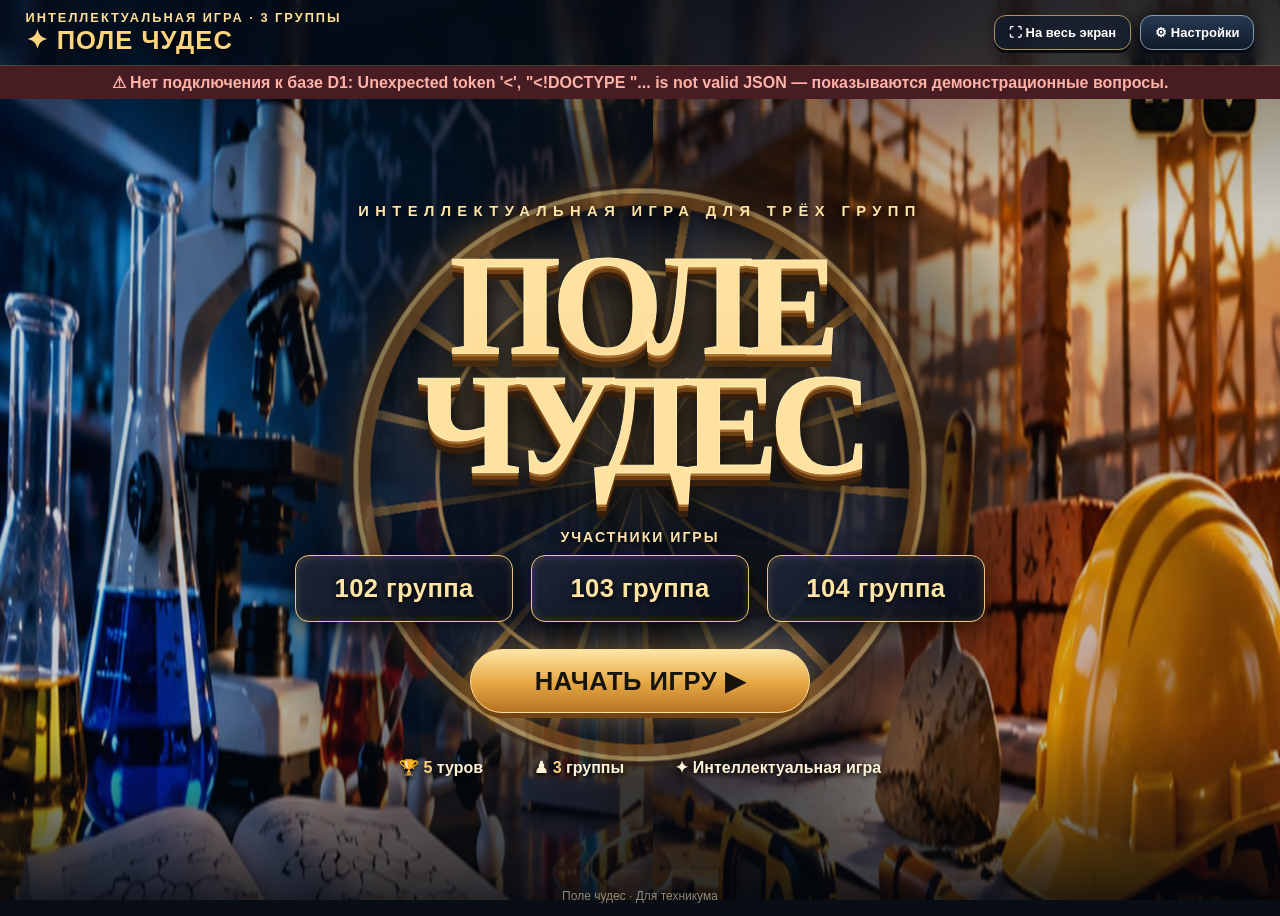
==== commit b3ac7c5e: "Add files via upload" ====
--- a/index.html
+++ b/index.html
@@ -53,7 +53,7 @@
 <section class="panel hidden" id="finish"><div class="trophy">🏆</div><div id="victory">ПОЗДРАВЛЯЕМ!</div><h2>Все туры пройдены!</h2><div class="controls"><button id="restart">↻ Играть сначала</button></div></section>
 <section class="panel hidden" id="editor"><h2>⚙ Редактор вопросов</h2><p class="muted">Изменяйте вопросы и ответы для каждого тура. Все настройки, группы, вопросы и ход игры автоматически сохраняются в браузере этого ноутбука. Для переноса на другой ноутбук используйте резервную копию.</p><div class="group-settings"><h3>Группы-участники</h3><p class="muted">Названия отображаются на титульном экране. Можно указать номера или названия групп.</p><div class="group-inputs" id="groupInputs"></div></div><div id="editList"></div><div class="group-settings"><h3>Управление игрой</h3><p class="muted">Полный сброс возвращает игру на титульный экран и первый тур, закрывает все буквы. Вопросы, ответы, количество туров и названия групп останутся сохранёнными.</p><div class="controls"><button class="danger" id="fullReset">↻ Полностью сбросить игру</button></div></div><div class="group-settings"><h3>Резервная копия</h3><p class="muted">Скачайте настройки и результаты игры в файл JSON. Его можно загрузить на другом ноутбуке.</p><div class="controls"><button class="secondary" id="exportBackup">↓ Скачать настройки</button><button class="secondary" id="importBackup">↑ Загрузить настройки</button><input type="file" id="backupFile" accept=".json,application/json" hidden></div></div><div class="controls"><button class="secondary" id="add">+ Добавить тур</button><button id="save">💾 Сохранить</button><button class="secondary" id="cancel">Отмена</button></div></section>
 </main><footer>Поле чудес · Для техникума</footer></div><script>
-const initial=[{q:'Как называется прибор для измерения температуры?',a:'ТЕРМОМЕТР'},{q:'Как называется строительный материал, получаемый обжигом глины?',a:'КИРПИЧ'},{q:'Как называется химическая посуда для проведения опытов?',a:'КОЛБА'},{q:'Как называется инструмент для проверки горизонтальности поверхности?',a:'УРОВЕНЬ'},{q:'Как называется вещество, ускоряющее химическую реакцию?',a:'КАТАЛИЗАТОР'}];const $=id=>document.getElementById(id),alphabet=[...'АБВГДЕЁЖЗИЙКЛМНОПРСТУФХЦЧШЩЪЫЬЭЮЯ'];let rounds;rounds=initiallet index=0,guessed=new Set(),editing=[];
+const initial=[{q:'Как называется прибор для измерения температуры?',a:'ТЕРМОМЕТР'},{q:'Как называется строительный материал, получаемый обжигом глины?',a:'КИРПИЧ'},{q:'Как называется химическая посуда для проведения опытов?',a:'КОЛБА'},{q:'Как называется инструмент для проверки горизонтальности поверхности?',a:'УРОВЕНЬ'},{q:'Как называется вещество, ускоряющее химическую реакцию?',a:'КАТАЛИЗАТОР'}];const $=id=>document.getElementById(id),alphabet=[...'АБВГДЕЁЖЗИЙКЛМНОПРСТУФХЦЧШЩЪЫЬЭЮЯ'];let rounds=initial, index=0, guessed=new Set(), editing=[];
 const defaultGroups=['102','103','104'];let groups=defaultGroups.slice(),editingGroups=[];
 
 function renderGroups(){const el=$('heroGroups');el.replaceChildren();groups.forEach(g=>{const card=document.createElement('div');card.className='group-card';card.textContent=/^\d+$/.test(g)?g+' группа':g;el.append(card)})}
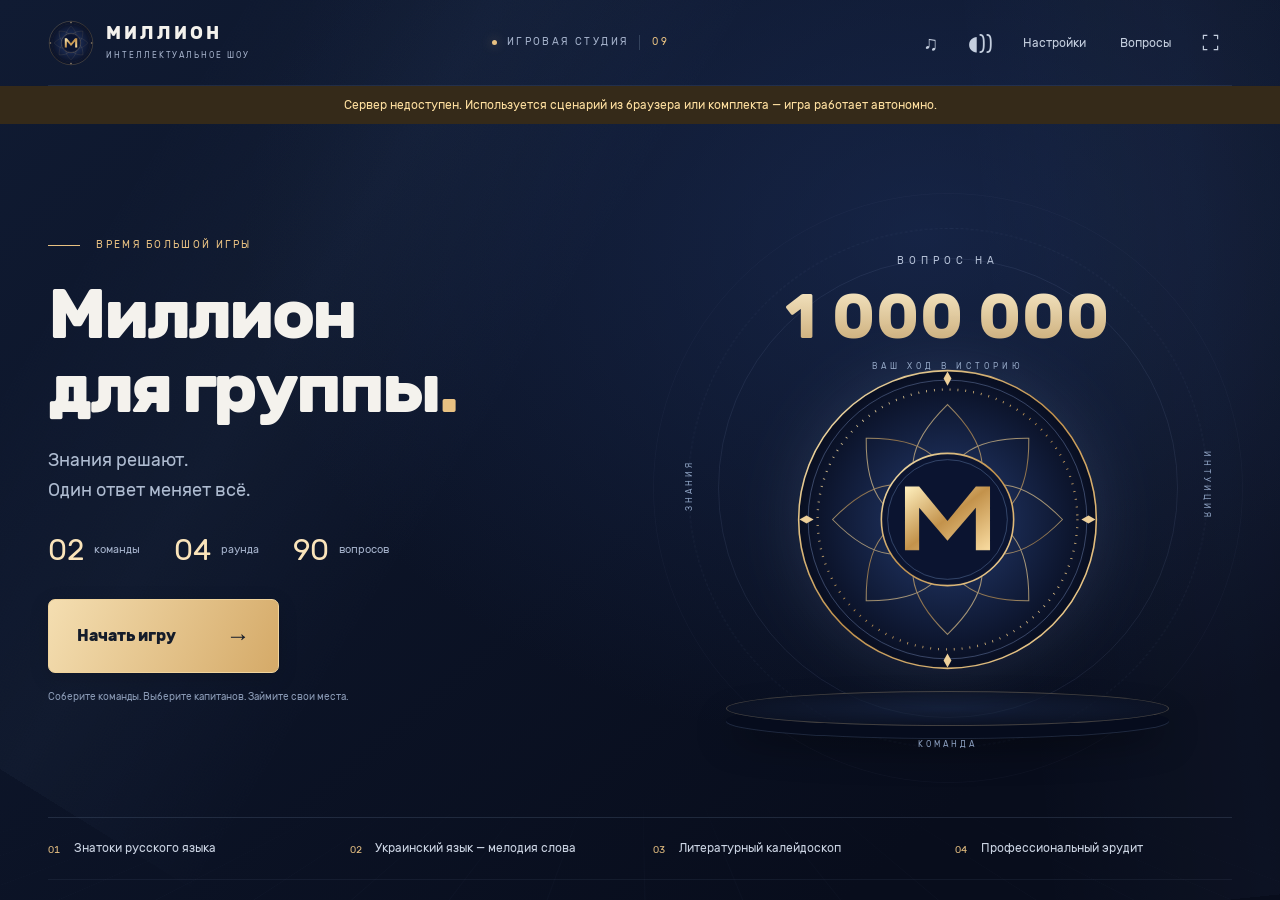
==== commit 69e48e85: "Add files via upload" ====
--- a/index.html
+++ b/index.html
@@ -1,74 +1 @@
-<!doctype html><html lang="ru"><head><meta charset="utf-8"><meta name="viewport" content="width=device-width,initial-scale=1"><meta name="theme-color" content="#080d16"><title>Поле чудес — Интеллектуальная игра</title><style>
-:root{--gold:#ffd47c;--gold2:#bc7929;--ink:#070d16;--line:#b88743;--white:#fff8e9}
-*{box-sizing:border-box}html{height:100%}body{margin:0;min-height:100%;color:var(--white);font-family:Inter,'Segoe UI',Arial,sans-serif;background:#080d16}
-#dbError:empty{display:none}button,input,textarea{font:inherit}button{cursor:pointer;border:1px solid #ffdf9c;background:linear-gradient(180deg,#ffe5a3 0%,#e6a945 52%,#b87323 100%);color:#17140e;border-radius:12px;padding:12px 22px;font-weight:850;box-shadow:0 4px 0 #69411c,0 10px 24px #0006;transition:filter .15s,transform .15s}
-button:hover:not(:disabled){filter:brightness(1.12);transform:translateY(-1px)}button:disabled{opacity:.45;cursor:default}button:focus-visible{outline:3px solid #fff;outline-offset:3px}
-button.secondary{background:linear-gradient(#263a52,#101a2a);color:#fff;border-color:#8a9aad;box-shadow:0 3px 0 #070b11}button.danger{background:#962e32;color:#fff}
-.hidden{display:none!important}.wrap{position:relative;min-height:100dvh;isolation:isolate;overflow:hidden;display:flex;flex-direction:column}
-.wrap:before{content:"";position:fixed;inset:0;z-index:-2;background:linear-gradient(90deg,#04132935 0%,#08131a45 35%,#090d1670 50%,#24130535 72%,#150d0c35 100%),url('laboratory.jpg') left center/51% 100% no-repeat,url('building.jpg') right center/51% 100% no-repeat,#07111b}
-.wrap:after{content:"";position:fixed;inset:0;z-index:-1;background:linear-gradient(0deg,#03070dcc,transparent 20%,transparent 76%,#03070d77);pointer-events:none}
-header{display:flex;align-items:center;justify-content:space-between;gap:12px;padding:10px clamp(15px,2vw,32px);position:relative;z-index:5;background:#050b16a8;border-bottom:1px solid #f4c77640;backdrop-filter:blur(8px)}
-header h1{font-size:clamp(19px,2vw,29px);margin:0;color:var(--gold);letter-spacing:1px;text-shadow:0 2px 15px #000}.tag{font-size:clamp(10px,1vw,13px);color:#ffdf99;letter-spacing:2px;font-weight:900}.header-actions{display:flex;gap:9px;align-items:center}.header-actions button{padding:9px 14px;font-size:13px}.header-actions button:first-child{background:#121c2dbb;color:#fff;border-color:#ad925f}
-main{width:100%;flex:1;display:flex;align-items:center;justify-content:center;padding:clamp(8px,1.2vh,18px) clamp(10px,2vw,32px)}
-.hero,.panel{width:min(100%,1480px);margin:auto;position:relative}
-.hero{min-height:min(760px,calc(100dvh - 120px));display:flex;flex-direction:column;align-items:center;justify-content:center;text-align:center;padding:30px 15px;overflow:hidden}
-.hero:before{content:"";position:absolute;inset:0;background:radial-gradient(ellipse 37% 55% at 50% 50%,#050b14ed 5%,#060b14a8 64%,transparent 100%);pointer-events:none}
-.hero>*{position:relative}.hero-top{font-weight:850;color:#ffe5a9;letter-spacing:clamp(2px,.5vw,7px);font-size:clamp(10px,1.15vw,15px);text-shadow:0 2px 8px #000}
-.hero h2{font-family:Georgia,'Times New Roman',serif;font-size:clamp(76px,11.2vw,176px);line-height:.83;letter-spacing:-.065em;margin:clamp(16px,3vh,30px) 0 clamp(28px,5vh,55px);color:#ffe1a0;-webkit-text-stroke:1px #fff0b8;text-shadow:0 3px 0 #a86e2c,0 7px 0 #704015,0 13px 0 #36200d,0 17px 24px #000,0 0 55px #ffb85285}
-.hero-wheel{position:absolute;width:clamp(300px,44vw,640px);aspect-ratio:1;left:50%;top:48%;transform:translate(-50%,-50%);border-radius:50%;border:12px solid #9c6325;box-shadow:0 0 0 5px #f8ce7a,0 0 0 10px #3d2718,0 0 50px #ffad4980,inset 0 0 50px #000;opacity:.55;background:repeating-conic-gradient(from -10deg,#0e192a 0deg 19deg,#c18b43 19deg 21deg,#27344c 21deg 40deg,#d6a55b 40deg 42deg)}
-@keyframes wheelspin{from{transform:translate(-50%,-50%) rotate(0deg)}to{transform:translate(-50%,-50%) rotate(360deg)}}
-.hero-wheel{animation:wheelspin 24s linear infinite;will-change:transform}
-.hero-groups{display:flex;justify-content:center;flex-wrap:wrap;gap:clamp(8px,1.4vw,20px);margin:0 0 clamp(17px,3vh,32px);width:100%}
-.group-card{background:linear-gradient(145deg,#1e2639ef,#080d18ef);border:1px solid #f1c67c;border-radius:14px;padding:clamp(9px,1.5vw,18px) clamp(14px,3vw,45px);min-width:clamp(100px,15vw,190px);box-shadow:0 5px 22px #0009,inset 0 1px 10px #f9cc6830;color:#ffe5a5;font-size:clamp(15px,2vw,26px);font-weight:900;letter-spacing:.4px;text-shadow:0 2px 5px #000}
-.group-heading{position:relative;color:#ffe4ad;font-size:clamp(12px,1.1vw,16px);font-weight:800;letter-spacing:2px;margin-bottom:10px;text-shadow:0 2px 5px #000}
-.group-settings{padding:15px;border:1px solid #a9854e;border-radius:12px;background:#132238;margin:15px 0}.group-inputs{display:grid;grid-template-columns:repeat(3,minmax(0,1fr));gap:12px}.group-inputs label{font-size:14px;color:#ffe0a0}
-@media(max-width:480px){.group-inputs{grid-template-columns:1fr}.group-card{min-width:86px;padding:9px}.hero-groups{gap:6px}}
-.hero-wheel:after{content:"";position:absolute;inset:12%;border-radius:50%;background:#0a101c90;border:4px solid #e6b96e}
-.hero .start{font-size:clamp(17px,2vw,27px);padding:16px clamp(38px,5vw,76px);min-width:min(85vw,320px);border-radius:40px;text-transform:uppercase;letter-spacing:.5px;box-shadow:0 5px 0 #714416,0 0 35px #ffbf4c60}
-.hero-stats{display:flex;justify-content:center;gap:clamp(18px,4vw,60px);margin-top:clamp(24px,5vh,55px);font-size:clamp(12px,1.25vw,16px);color:#fff3d7;text-shadow:0 2px 5px #000;font-weight:750;flex-wrap:wrap}
-.hero-stats b{color:#ffd079}
-.panel{border:1px solid #c3934d;border-radius:22px;background:linear-gradient(120deg,#07111de6,#0b1520d7 55%,#11131ce6);box-shadow:0 15px 65px #000a,inset 0 0 70px #c5913714;padding:clamp(12px,1.7vw,28px)}
-.panel:before{content:"";position:absolute;inset:6px;border:1px solid #e1b56844;border-radius:16px;pointer-events:none}
-.game-top{display:flex;align-items:center;justify-content:center;gap:10px;margin-bottom:clamp(10px,2vh,22px);font-size:clamp(12px,1.2vw,17px);font-weight:900;letter-spacing:2px;color:#ffd889}
-.question{width:min(100%,980px);margin:auto;text-align:center;background:linear-gradient(#14253b,#080e19);border:1.5px solid #e3b76c;border-radius:19px;padding:clamp(16px,2.6vh,30px);font-size:clamp(19px,2.4vw,32px);font-weight:800;box-shadow:0 0 0 4px #090f17b0,0 10px 30px #0009;min-height:clamp(80px,13vh,140px);display:grid;place-items:center}
-.tiles{display:flex;flex-wrap:wrap;justify-content:center;gap:clamp(3px,.55vw,8px);margin:clamp(20px,4vh,40px) auto clamp(12px,2vh,22px);max-width:1100px}
-.tile{width:clamp(28px,4.2vw,60px);height:clamp(43px,7vh,72px);border:2px solid #d6a960;border-radius:6px;background:linear-gradient(155deg,#19273b,#050b14);box-shadow:inset 0 0 12px #000,0 3px 0 #6d471f;display:grid;place-items:center;font-size:clamp(20px,2.6vw,36px);font-weight:900;color:#fff4db}
-.tile.open{background:linear-gradient(#ffe9b5,#c68e37);color:#17171b;border-color:#fff0c4;animation:flip .35s ease}.tile.space{border:0;background:transparent;box-shadow:none;width:14px}@keyframes flip{from{transform:rotateY(90deg)}to{transform:rotateY(0)}}
-.status{font-weight:850;text-align:center;min-height:29px;font-size:clamp(15px,1.4vw,20px);text-shadow:0 2px 6px #000}.good{color:#7effb7}.bad{color:#ff8585}
-.letters{display:flex;justify-content:center;flex-wrap:wrap;gap:clamp(4px,.5vw,7px);max-width:1060px;margin:clamp(12px,2vh,24px) auto}
-.letters button{width:clamp(35px,3.5vw,51px);height:clamp(39px,5.7vh,53px);padding:0;border-radius:8px;background:linear-gradient(#f7f8fc,#b9c5d5);border:1px solid #fff;color:#121a29;font-size:clamp(15px,1.45vw,20px);box-shadow:0 3px 0 #5e6778}
-.letters button.correct{background:linear-gradient(#49d68c,#18834d);color:white;border-color:#9cf6bf;box-shadow:none;opacity:1}.letters button.wrong{background:linear-gradient(#f36c68,#a02e30);color:white;border-color:#ffb5b5;box-shadow:none;opacity:1}
-.controls{display:flex;justify-content:center;gap:12px;flex-wrap:wrap;margin-top:clamp(10px,1.8vh,22px)}.controls button{font-size:clamp(13px,1.1vw,16px)}
-#victory{text-align:center;font-size:clamp(36px,6vw,75px);font-family:Georgia,serif;color:#ffdf8e;text-shadow:0 5px 15px #000;margin:30px 0}
-#finish{text-align:center;padding:clamp(35px,8vh,100px) 20px}.trophy{font-size:clamp(65px,10vw,125px);filter:drop-shadow(0 0 22px #e8b352)}#finish h2{font-size:clamp(20px,3vw,35px)}
-#editor{max-height:calc(100dvh - 120px);overflow-y:auto;background:#091421f7}#editor h2{color:#ffdd92}.muted{color:#c8d0dc}.edit{border:1px solid #9e794b;border-radius:12px;padding:15px;margin:15px 0;background:#162437}.edit h3{margin:0 0 10px;color:#ffdb93}label{display:block;margin:10px 0 6px}input,textarea{width:100%;background:#0a1321;border:1px solid #687d98;color:#fff;padding:11px;border-radius:8px}textarea{min-height:65px}
-footer{text-align:center;padding:8px 12px 13px;font-size:12px;color:#d5c4a7a8}
-@media(max-height:780px) and (min-width:680px){.hero{min-height:calc(100dvh - 102px)}.hero h2{font-size:clamp(68px,10vh,112px);margin:14px 0 28px}.hero-stats{margin-top:25px}.game-top{margin-bottom:8px}.question{min-height:70px;padding:12px}.tiles{margin:15px auto 10px}.tile{height:43px}.letters{margin:10px auto}.letters button{height:36px}.panel{padding:13px}.controls{margin-top:8px}}
-@media(max-width:680px){header{padding:9px 10px}header h1{font-size:19px}.tag{font-size:9px}.header-actions button{padding:8px;font-size:11px}.header-actions{gap:5px}.hero h2{font-size:clamp(63px,15vw,95px)}.hero-wheel{width:85vw}.hero-stats{gap:13px}.question{font-size:clamp(18px,4vw,25px)}.tile{width:clamp(25px,6vw,39px);height:42px;font-size:21px}.letters button{width:clamp(31px,8vw,41px);height:40px}.panel{padding:13px 8px}}
-@media(prefers-reduced-motion:reduce){*,*:before,*:after{animation:none!important;transition:none!important}}
-</style></head>
-<body><div class="wrap"><header><div><div class="tag">ИНТЕЛЛЕКТУАЛЬНАЯ ИГРА · 3 ГРУППЫ</div><h1>✦ ПОЛЕ ЧУДЕС</h1></div><div class="header-actions"><button class="secondary" id="fullscreen">⛶ На весь экран</button><button class="secondary" id="settings">⚙ Настройки</button></div></header><div id="dbError" role="alert" style="text-align:center;color:#ffb3a7;background:#481c23;padding:7px;font-weight:700"></div><main>
-<section class="hero" id="intro"><div class="hero-wheel" aria-hidden="true"></div><div class="hero-top">ИНТЕЛЛЕКТУАЛЬНАЯ ИГРА ДЛЯ ТРЁХ ГРУПП</div><h2>ПОЛЕ<br>ЧУДЕС</h2><div class="group-heading">УЧАСТНИКИ ИГРЫ</div><div class="hero-groups" id="heroGroups"></div><button class="start" id="start">НАЧАТЬ ИГРУ ▶</button><div class="hero-stats"><span>🏆 <b>5</b> туров</span><span>♟ <b>3</b> группы</span><span>✦ Интеллектуальная игра</span></div></section>
-<section class="panel hidden" id="game"><div class="game-top"><span id="counter"></span></div><div class="question" id="question"></div><div class="tiles" id="tiles"></div><div class="status" id="status" aria-live="polite"></div><div class="letters" id="letters"></div><div class="controls"><button class="secondary" id="reset">↻ Повторить тур</button><button class="hidden" id="next">Следующий тур →</button></div></section>
-<section class="panel hidden" id="finish"><div class="trophy">🏆</div><div id="victory">ПОЗДРАВЛЯЕМ!</div><h2>Все туры пройдены!</h2><div class="controls"><button id="restart">↻ Играть сначала</button></div></section>
-<section class="panel hidden" id="editor"><h2>⚙ Редактор вопросов</h2><p class="muted">Изменяйте вопросы и ответы для каждого тура. Все настройки, группы, вопросы и ход игры автоматически сохраняются в браузере этого ноутбука. Для переноса на другой ноутбук используйте резервную копию.</p><div class="group-settings"><h3>Группы-участники</h3><p class="muted">Названия отображаются на титульном экране. Можно указать номера или названия групп.</p><div class="group-inputs" id="groupInputs"></div></div><div id="editList"></div><div class="group-settings"><h3>Управление игрой</h3><p class="muted">Полный сброс возвращает игру на титульный экран и первый тур, закрывает все буквы. Вопросы, ответы, количество туров и названия групп останутся сохранёнными.</p><div class="controls"><button class="danger" id="fullReset">↻ Полностью сбросить игру</button></div></div><div class="group-settings"><h3>Резервная копия</h3><p class="muted">Скачайте настройки и результаты игры в файл JSON. Его можно загрузить на другом ноутбуке.</p><div class="controls"><button class="secondary" id="exportBackup">↓ Скачать настройки</button><button class="secondary" id="importBackup">↑ Загрузить настройки</button><input type="file" id="backupFile" accept=".json,application/json" hidden></div></div><div class="controls"><button class="secondary" id="add">+ Добавить тур</button><button id="save">💾 Сохранить</button><button class="secondary" id="cancel">Отмена</button></div></section>
-</main><footer>Поле чудес · Для техникума</footer></div><script>
-const initial=[{q:'Как называется прибор для измерения температуры?',a:'ТЕРМОМЕТР'},{q:'Как называется строительный материал, получаемый обжигом глины?',a:'КИРПИЧ'},{q:'Как называется химическая посуда для проведения опытов?',a:'КОЛБА'},{q:'Как называется инструмент для проверки горизонтальности поверхности?',a:'УРОВЕНЬ'},{q:'Как называется вещество, ускоряющее химическую реакцию?',a:'КАТАЛИЗАТОР'}];const $=id=>document.getElementById(id),alphabet=[...'АБВГДЕЁЖЗИЙКЛМНОПРСТУФХЦЧШЩЪЫЬЭЮЯ'];let rounds=initial, index=0, guessed=new Set(), editing=[];
-const defaultGroups=['102','103','104'];let groups=defaultGroups.slice(),editingGroups=[];
-
-function renderGroups(){const el=$('heroGroups');el.replaceChildren();groups.forEach(g=>{const card=document.createElement('div');card.className='group-card';card.textContent=/^\d+$/.test(g)?g+' группа':g;el.append(card)})}
-function renderGroupInputs(){const el=$('groupInputs');el.replaceChildren();editingGroups.forEach((g,i)=>{const wrap=document.createElement('div');const label=document.createElement('label');label.textContent='Группа '+(i+1);const input=document.createElement('input');input.value=g;input.maxLength=40;input.placeholder='Например, 102';input.oninput=()=>editingGroups[i]=input.value;wrap.append(label,input);el.append(wrap)})}
-const clean=s=>String(s).toUpperCase().replace(/[^А-ЯЁ ]/g,'').trim().replace(/\s+/g,' ');const complete=()=>[...rounds[index].a].every(c=>c===' '||guessed.has(c));function show(view){['intro','game','finish','editor'].forEach(id=>$(id).classList.toggle('hidden',id!==view));document.body.dataset.screen=view;if(view!=='editor')saveProgress()}function render(){const r=rounds[index];$('counter').textContent='ТУР '+(index+1)+' ИЗ '+rounds.length;$('question').textContent=r.q;$('tiles').replaceChildren();for(const c of r.a){const d=document.createElement('div');d.className='tile'+(c===' '?' space':guessed.has(c)?' open':'');d.textContent=c===' '?'':guessed.has(c)?c:'';$('tiles').append(d)}$('letters').replaceChildren();for(const c of alphabet){const b=document.createElement('button');b.textContent=c;b.disabled=guessed.has(c)||complete();if(guessed.has(c))b.className=r.a.includes(c)?'correct':'wrong';b.onclick=()=>guess(c);$('letters').append(b)}$('next').classList.toggle('hidden',!complete());$('next').textContent=index===rounds.length-1?'Завершить игру 🏆':'Следующий тур →';if(complete()){message('🎉 Правильно! Слово отгадано!','good')}}function message(s,type=''){ $('status').textContent=s;$('status').className='status '+type}function guess(c){if(guessed.has(c)||complete())return;guessed.add(c);saveProgress();const ok=rounds[index].a.includes(c);render();if(!complete())message(ok?'✓ Верно! Буква '+c+' открыта':'✕ Неверно! Буквы '+c+' нет в слове',ok?'good':'bad')}function reset(){guessed=new Set();message('Выберите букву');render();saveProgress()}$('start').onclick=()=>{reset();show('game')};$('reset').onclick=reset;$('next').onclick=()=>{if(!complete())return;if(index===rounds.length-1)show('finish');else{index++;reset()}};$('restart').onclick=()=>{index=0;reset();show('game')};$('fullReset').onclick=()=>{if(!confirm('Начать игру с первого тура? Все угаданные буквы и текущий прогресс будут сброшены. Вопросы, ответы и группы сохранятся.'))return;index=0;guessed=new Set();message('Выберите букву');render();show('intro');saveProgress();alert('Игра сброшена. Все настройки сохранены.')};$('fullscreen').onclick=()=>{if(!document.fullscreenElement)document.documentElement.requestFullscreen?.();else document.exitFullscreen?.()};function editRender(){const root=$('editList');root.replaceChildren();editing.forEach((r,i)=>{const box=document.createElement('div');box.className='edit';const h=document.createElement('h3');h.textContent='Тур '+(i+1);box.append(h);for(const [key,label] of [['q','Вопрос'],['a','Ответ (русскими буквами)']]){const l=document.createElement('label');l.textContent=label;const field=document.createElement(key==='q'?'textarea':'input');field.value=r[key];field.oninput=()=>editing[i][key]=field.value;box.append(l,field)}const del=document.createElement('button');del.className='danger';del.textContent='Удалить тур';del.onclick=()=>{if(editing.length===1){alert('Нужен хотя бы один тур');return}editing.splice(i,1);editRender()};box.append(del);root.append(box)})}$('settings').onclick=()=>{document.body.dataset.previousScreen=document.body.dataset.screen;editing=rounds.map(r=>({...r}));editingGroups=groups.slice();renderGroupInputs();editRender();show('editor')};$('cancel').onclick=()=>show(document.body.dataset.previousScreen||'intro');$('add').onclick=()=>{editing.push({q:'Новый вопрос',a:'ОТВЕТ'});editRender()};$('save').onclick=async()=>{const next=editing.map(r=>({q:r.q.trim(),a:clean(r.a)}));if(next.some(r=>!r.q||!r.a)){alert('Заполните вопросы и ответы русскими буквами');return}if(editingGroups.some(v=>!v.trim())){alert('Укажите названия всех трёх групп');return}
-const newGroups=editingGroups.map(v=>v.trim().slice(0,40));
-const password=sessionStorage.getItem('pole-chudes-admin-key')||prompt('Пароль администратора Cloudflare D1:');if(!password)return;
-const saveBtn=$('save');saveBtn.disabled=true;saveBtn.textContent='Сохраняем в базу…';
-try{const response=await fetch('/api/config',{method:'PUT',headers:{'content-type':'application/json','x-admin-key':password},body:JSON.stringify({groups:newGroups,rounds:next})});const result=await response.json();if(!response.ok){if(response.status===401)sessionStorage.removeItem('pole-chudes-admin-key');throw Error(result.error||'Ошибка записи')};sessionStorage.setItem('pole-chudes-admin-key',password);groups=newGroups;rounds=next;renderGroups();index=0;reset();show('intro');alert('✓ Вопросы и группы сохранены в Cloudflare D1')}catch(e){alert('Не удалось сохранить в базу: '+e.message)}finally{saveBtn.disabled=false;saveBtn.textContent='💾 Сохранить'}};
-const progressKey='pole-chudes-progress-v2';
-function saveProgress(){try{localStorage.setItem(progressKey,JSON.stringify({index,guessed:[...guessed],screen:document.body.dataset.screen||'intro'}))}catch(e){console.warn('Автосохранение недоступно',e)}}
-function restoreProgress(){try{const p=JSON.parse(localStorage.getItem(progressKey));if(!p)return;index=Math.max(0,Math.min(rounds.length-1,Number.isInteger(p.index)?p.index:0));guessed=new Set(Array.isArray(p.guessed)?p.guessed.filter(c=>alphabet.includes(c)):[])}catch(e){console.warn('Не удалось восстановить ход игры',e)}}
-function backupData(){return {format:'pole-chudes-backup',version:2,exportedAt:new Date().toISOString(),groups,rounds,progress:{index,guessed:[...guessed]}}}
-$('exportBackup').onclick=()=>{const blob=new Blob([JSON.stringify(backupData(),null,2)],{type:'application/json'});const url=URL.createObjectURL(blob);const a=document.createElement('a');a.href=url;a.download='pole-chudes-backup.json';document.body.append(a);a.click();a.remove();setTimeout(()=>URL.revokeObjectURL(url),1000)};
-$('importBackup').onclick=()=>$('backupFile').click();
-$('backupFile').onchange=async e=>{const file=e.target.files?.[0];if(!file)return;try{if(file.size>1000000)throw Error('Файл слишком большой');const b=JSON.parse(await file.text());if(b.format!=='pole-chudes-backup'||!Array.isArray(b.groups)||b.groups.length!==3||!b.groups.every(x=>typeof x==='string'&&x.trim())||!Array.isArray(b.rounds)||!b.rounds.length||b.rounds.length>100||!b.rounds.every(r=>typeof r.q==='string'&&r.q.trim()&&typeof r.a==='string'&&clean(r.a)))throw Error('Неверный формат резервной копии');if(!confirm('Заменить текущие вопросы, группы и ход игры данными из файла?'))return;groups=b.groups.map(x=>x.trim().slice(0,40));rounds=b.rounds.map(r=>({q:r.q.trim(),a:clean(r.a)}));index=Math.max(0,Math.min(rounds.length-1,Number.isInteger(b.progress?.index)?b.progress.index:0));guessed=new Set(Array.isArray(b.progress?.guessed)?b.progress.guessed.filter(c=>alphabet.includes(c)):[]);const pass=sessionStorage.getItem('pole-chudes-admin-key')||prompt('Пароль администратора для записи резервной копии в D1:');if(!pass)throw Error('Нужен пароль');const resp=await fetch('/api/config',{method:'PUT',headers:{'content-type':'application/json','x-admin-key':pass},body:JSON.stringify({groups,rounds})});const result=await resp.json();if(!resp.ok)throw Error(result.error||'Ошибка D1');sessionStorage.setItem('pole-chudes-admin-key',pass);saveProgress();renderGroups();render();show('intro');alert('Настройки восстановлены в Cloudflare D1!')}catch(err){alert('Не удалось импортировать: '+err.message)}finally{e.target.value=''}};
-async function loadFromDatabase(){try{const response=await fetch('/api/config',{cache:'no-store'});const data=await response.json();if(!response.ok)throw Error(data.error||'Ошибка загрузки');if(!Array.isArray(data.groups)||!Array.isArray(data.rounds)||!data.rounds.length)throw Error('Некорректные данные');groups=data.groups;rounds=data.rounds;renderGroups();restoreProgress();render();show('intro')}catch(e){document.getElementById('dbError').textContent='⚠ Нет подключения к базе D1: '+e.message+' — показываются демонстрационные вопросы.';renderGroups();restoreProgress();render();show('intro')}}loadFromDatabase();
-</script></body></html>+<!doctype html><html lang="ru"><head><meta charset="utf-8"><meta name="viewport" content="width=device-width, initial-scale=1"><meta http-equiv="refresh" content="0;url=./public/million/"><title>Миллион для группы — Studio V9</title></head><body><p><a href="./public/million/">Открыть «Миллион для группы»</a></p></body></html>
